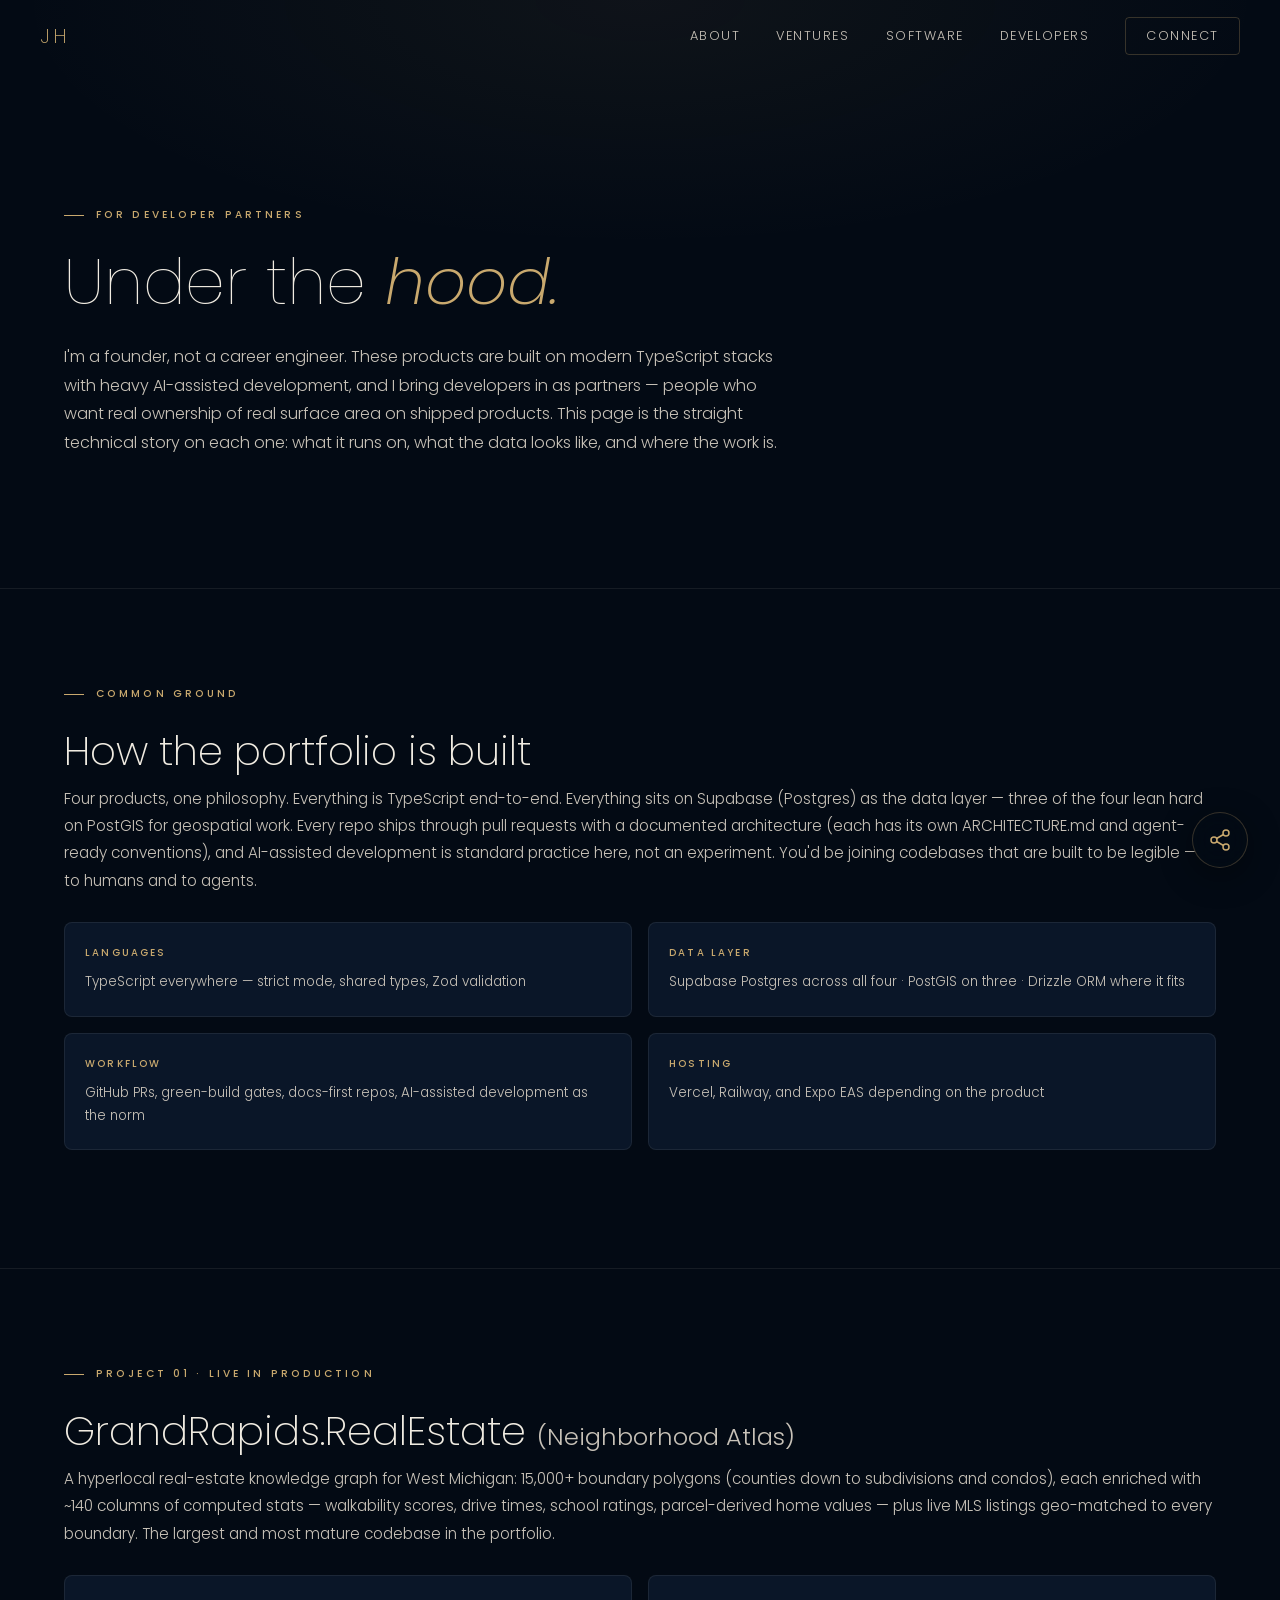
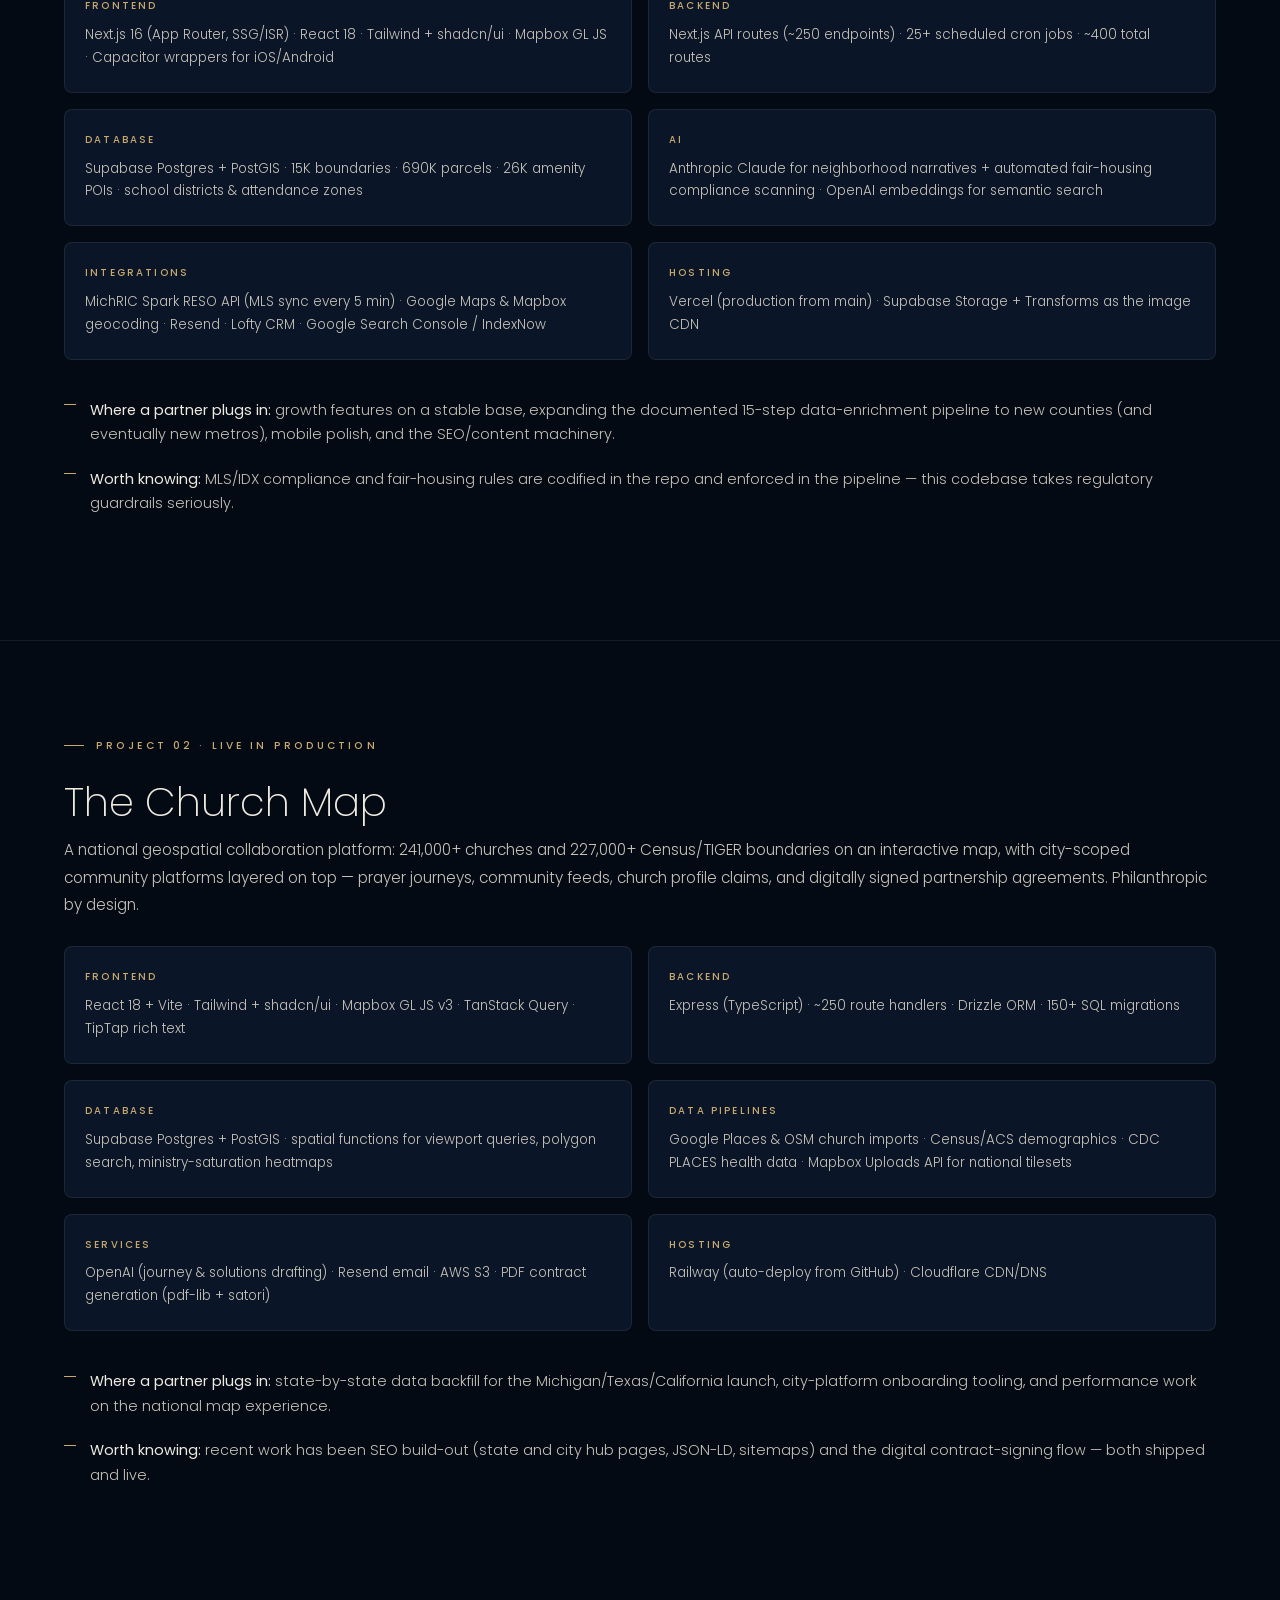
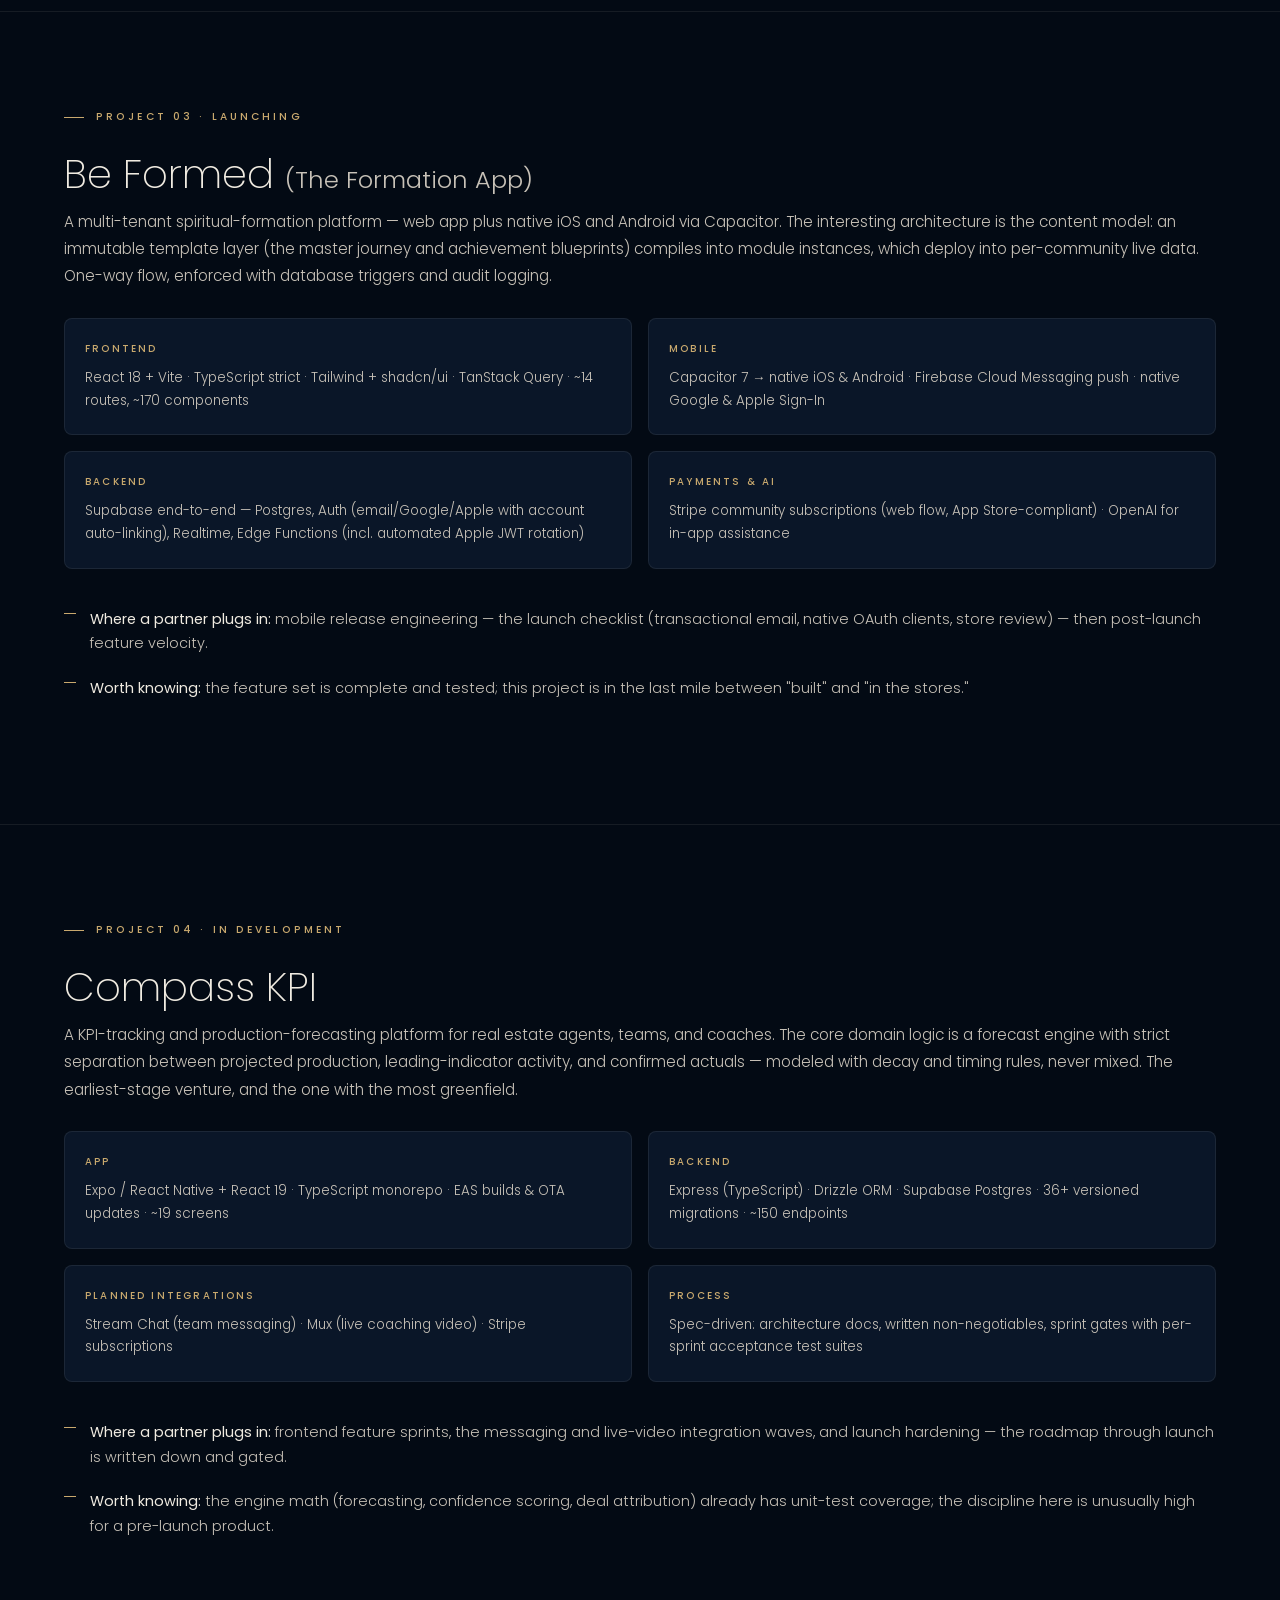
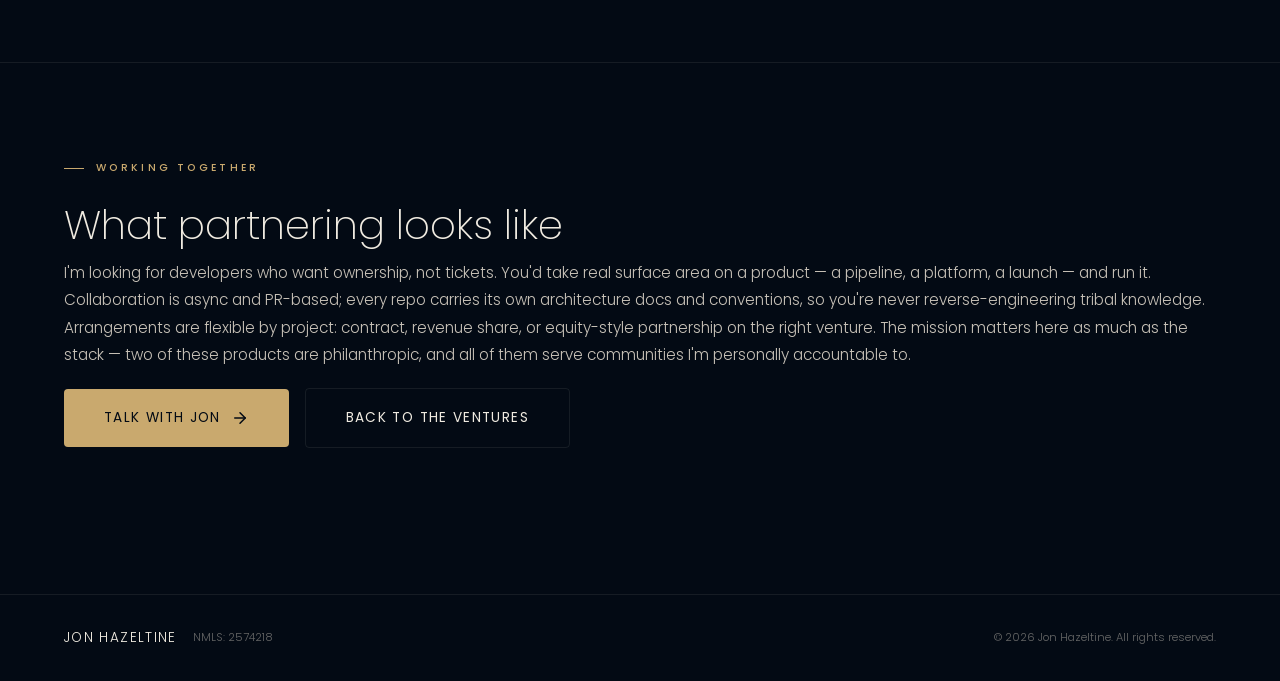
==== developers.html @ 6b51e502 "feat: software ventures section + portfolio and developer-partner pages - New Software Ventures sect" ====
<!DOCTYPE html>
<html lang="en">
<head>
  <meta charset="UTF-8">
  <meta name="viewport" content="width=device-width, initial-scale=1.0">
  <title>For Developer Partners — Jon Hazeltine</title>
  <meta name="description" content="Technical overview of Jon Hazeltine's software ventures for prospective developer partners — stacks, infrastructure, data, and where each project is headed.">
  <meta property="og:title" content="For Developer Partners — Jon Hazeltine">
  <meta property="og:description" content="What's under the hood of each venture — stacks, infrastructure, data, and where a partner plugs in.">
  <meta property="og:type" content="website">
  <meta name="twitter:card" content="summary_large_image">
  <meta name="twitter:title" content="For Developer Partners — Jon Hazeltine">
  <meta name="twitter:description" content="What's under the hood of each venture — stacks, infrastructure, data, and where a partner plugs in.">
  <link rel="preconnect" href="https://fonts.googleapis.com">
  <link rel="preconnect" href="https://fonts.gstatic.com" crossorigin>
  <link href="https://fonts.googleapis.com/css2?family=Poppins:wght@100;200;300;400;500;600;700&display=swap" rel="stylesheet">
  <link rel="stylesheet" href="styles.css">
  <meta name="theme-color" content="#030a14">
</head>
<body>

  <!-- Floating Nav -->
  <nav class="nav" id="nav">
    <div class="nav-inner">
      <a href="index.html" class="nav-logo">JH</a>
      <div class="nav-links">
        <a href="index.html#about">About</a>
        <a href="index.html#ventures">Ventures</a>
        <a href="software.html">Software</a>
        <a href="developers.html">Developers</a>
        <a href="index.html#connect" class="nav-cta">Connect</a>
      </div>
      <button class="nav-toggle" id="navToggle" aria-label="Toggle menu">
        <span></span>
        <span></span>
      </button>
    </div>
    <div class="nav-mobile" id="navMobile">
      <a href="index.html#about">About</a>
      <a href="index.html#ventures">Ventures</a>
      <a href="software.html">Software</a>
      <a href="developers.html">Developers</a>
      <a href="index.html#connect">Connect</a>
    </div>
  </nav>

  <!-- Page Hero -->
  <header class="subpage-hero">
    <div class="container">
      <div class="section-label" data-animate="fade-up">For Developer Partners</div>
      <h1 class="subpage-title" data-animate="fade-up" data-delay="100">Under the <em>hood.</em></h1>
      <p class="subpage-sub" data-animate="fade-up" data-delay="200">
        I'm a founder, not a career engineer. These products are built on modern TypeScript stacks
        with heavy AI-assisted development, and I bring developers in as partners — people who want
        real ownership of real surface area on shipped products. This page is the straight technical
        story on each one: what it runs on, what the data looks like, and where the work is.
      </p>
    </div>
  </header>

  <!-- How the portfolio is built -->
  <section class="project">
    <div class="container">
      <div class="section-label" data-animate="fade-up">Common Ground</div>
      <h2 class="project-title" data-animate="fade-up" data-delay="100">How the portfolio is built</h2>
      <p class="about-body" data-animate="fade-up" data-delay="150">
        Four products, one philosophy. Everything is TypeScript end-to-end. Everything sits on
        Supabase (Postgres) as the data layer — three of the four lean hard on PostGIS for
        geospatial work. Every repo ships through pull requests with a documented architecture
        (each has its own ARCHITECTURE.md and agent-ready conventions), and AI-assisted
        development is standard practice here, not an experiment. You'd be joining codebases
        that are built to be legible — to humans and to agents.
      </p>
      <div class="spec-grid" data-animate="fade-up" data-delay="200">
        <div class="spec-card">
          <div class="spec-label">Languages</div>
          <div class="spec-value">TypeScript everywhere — strict mode, shared types, Zod validation</div>
        </div>
        <div class="spec-card">
          <div class="spec-label">Data Layer</div>
          <div class="spec-value">Supabase Postgres across all four · PostGIS on three · Drizzle ORM where it fits</div>
        </div>
        <div class="spec-card">
          <div class="spec-label">Workflow</div>
          <div class="spec-value">GitHub PRs, green-build gates, docs-first repos, AI-assisted development as the norm</div>
        </div>
        <div class="spec-card">
          <div class="spec-label">Hosting</div>
          <div class="spec-value">Vercel, Railway, and Expo EAS depending on the product</div>
        </div>
      </div>
    </div>
  </section>

  <!-- GrandRapids.RealEstate -->
  <section class="project" id="grandrapids-realestate">
    <div class="container">
      <div class="section-label" data-animate="fade-up">Project 01 · Live in Production</div>
      <h2 class="project-title" data-animate="fade-up" data-delay="100">GrandRapids.RealEstate <span class="project-alt">(Neighborhood Atlas)</span></h2>
      <p class="about-body" data-animate="fade-up" data-delay="150">
        A hyperlocal real-estate knowledge graph for West Michigan: 15,000+ boundary polygons
        (counties down to subdivisions and condos), each enriched with ~140 columns of computed
        stats — walkability scores, drive times, school ratings, parcel-derived home values — plus
        live MLS listings geo-matched to every boundary. The largest and most mature codebase in
        the portfolio.
      </p>
      <div class="spec-grid" data-animate="fade-up" data-delay="200">
        <div class="spec-card">
          <div class="spec-label">Frontend</div>
          <div class="spec-value">Next.js 16 (App Router, SSG/ISR) · React 18 · Tailwind + shadcn/ui · Mapbox GL JS · Capacitor wrappers for iOS/Android</div>
        </div>
        <div class="spec-card">
          <div class="spec-label">Backend</div>
          <div class="spec-value">Next.js API routes (~250 endpoints) · 25+ scheduled cron jobs · ~400 total routes</div>
        </div>
        <div class="spec-card">
          <div class="spec-label">Database</div>
          <div class="spec-value">Supabase Postgres + PostGIS · 15K boundaries · 690K parcels · 26K amenity POIs · school districts &amp; attendance zones</div>
        </div>
        <div class="spec-card">
          <div class="spec-label">AI</div>
          <div class="spec-value">Anthropic Claude for neighborhood narratives + automated fair-housing compliance scanning · OpenAI embeddings for semantic search</div>
        </div>
        <div class="spec-card">
          <div class="spec-label">Integrations</div>
          <div class="spec-value">MichRIC Spark RESO API (MLS sync every 5 min) · Google Maps &amp; Mapbox geocoding · Resend · Lofty CRM · Google Search Console / IndexNow</div>
        </div>
        <div class="spec-card">
          <div class="spec-label">Hosting</div>
          <div class="spec-value">Vercel (production from main) · Supabase Storage + Transforms as the image CDN</div>
        </div>
      </div>
      <ul class="feature-list" data-animate="fade-up" data-delay="250">
        <li><strong>Where a partner plugs in:</strong> growth features on a stable base, expanding the documented 15-step data-enrichment pipeline to new counties (and eventually new metros), mobile polish, and the SEO/content machinery.</li>
        <li><strong>Worth knowing:</strong> MLS/IDX compliance and fair-housing rules are codified in the repo and enforced in the pipeline — this codebase takes regulatory guardrails seriously.</li>
      </ul>
    </div>
  </section>

  <!-- The Church Map -->
  <section class="project" id="the-church-map">
    <div class="container">
      <div class="section-label" data-animate="fade-up">Project 02 · Live in Production</div>
      <h2 class="project-title" data-animate="fade-up" data-delay="100">The Church Map</h2>
      <p class="about-body" data-animate="fade-up" data-delay="150">
        A national geospatial collaboration platform: 241,000+ churches and 227,000+ Census/TIGER
        boundaries on an interactive map, with city-scoped community platforms layered on top —
        prayer journeys, community feeds, church profile claims, and digitally signed partnership
        agreements. Philanthropic by design.
      </p>
      <div class="spec-grid" data-animate="fade-up" data-delay="200">
        <div class="spec-card">
          <div class="spec-label">Frontend</div>
          <div class="spec-value">React 18 + Vite · Tailwind + shadcn/ui · Mapbox GL JS v3 · TanStack Query · TipTap rich text</div>
        </div>
        <div class="spec-card">
          <div class="spec-label">Backend</div>
          <div class="spec-value">Express (TypeScript) · ~250 route handlers · Drizzle ORM · 150+ SQL migrations</div>
        </div>
        <div class="spec-card">
          <div class="spec-label">Database</div>
          <div class="spec-value">Supabase Postgres + PostGIS · spatial functions for viewport queries, polygon search, ministry-saturation heatmaps</div>
        </div>
        <div class="spec-card">
          <div class="spec-label">Data Pipelines</div>
          <div class="spec-value">Google Places &amp; OSM church imports · Census/ACS demographics · CDC PLACES health data · Mapbox Uploads API for national tilesets</div>
        </div>
        <div class="spec-card">
          <div class="spec-label">Services</div>
          <div class="spec-value">OpenAI (journey &amp; solutions drafting) · Resend email · AWS S3 · PDF contract generation (pdf-lib + satori)</div>
        </div>
        <div class="spec-card">
          <div class="spec-label">Hosting</div>
          <div class="spec-value">Railway (auto-deploy from GitHub) · Cloudflare CDN/DNS</div>
        </div>
      </div>
      <ul class="feature-list" data-animate="fade-up" data-delay="250">
        <li><strong>Where a partner plugs in:</strong> state-by-state data backfill for the Michigan/Texas/California launch, city-platform onboarding tooling, and performance work on the national map experience.</li>
        <li><strong>Worth knowing:</strong> recent work has been SEO build-out (state and city hub pages, JSON-LD, sitemaps) and the digital contract-signing flow — both shipped and live.</li>
      </ul>
    </div>
  </section>

  <!-- Be Formed -->
  <section class="project" id="the-formation-app">
    <div class="container">
      <div class="section-label" data-animate="fade-up">Project 03 · Launching</div>
      <h2 class="project-title" data-animate="fade-up" data-delay="100">Be Formed <span class="project-alt">(The Formation App)</span></h2>
      <p class="about-body" data-animate="fade-up" data-delay="150">
        A multi-tenant spiritual-formation platform — web app plus native iOS and Android via
        Capacitor. The interesting architecture is the content model: an immutable template layer
        (the master journey and achievement blueprints) compiles into module instances, which
        deploy into per-community live data. One-way flow, enforced with database triggers and
        audit logging.
      </p>
      <div class="spec-grid" data-animate="fade-up" data-delay="200">
        <div class="spec-card">
          <div class="spec-label">Frontend</div>
          <div class="spec-value">React 18 + Vite · TypeScript strict · Tailwind + shadcn/ui · TanStack Query · ~14 routes, ~170 components</div>
        </div>
        <div class="spec-card">
          <div class="spec-label">Mobile</div>
          <div class="spec-value">Capacitor 7 → native iOS &amp; Android · Firebase Cloud Messaging push · native Google &amp; Apple Sign-In</div>
        </div>
        <div class="spec-card">
          <div class="spec-label">Backend</div>
          <div class="spec-value">Supabase end-to-end — Postgres, Auth (email/Google/Apple with account auto-linking), Realtime, Edge Functions (incl. automated Apple JWT rotation)</div>
        </div>
        <div class="spec-card">
          <div class="spec-label">Payments &amp; AI</div>
          <div class="spec-value">Stripe community subscriptions (web flow, App Store-compliant) · OpenAI for in-app assistance</div>
        </div>
      </div>
      <ul class="feature-list" data-animate="fade-up" data-delay="250">
        <li><strong>Where a partner plugs in:</strong> mobile release engineering — the launch checklist (transactional email, native OAuth clients, store review) — then post-launch feature velocity.</li>
        <li><strong>Worth knowing:</strong> the feature set is complete and tested; this project is in the last mile between "built" and "in the stores."</li>
      </ul>
    </div>
  </section>

  <!-- Compass KPI -->
  <section class="project" id="compass-kpi">
    <div class="container">
      <div class="section-label" data-animate="fade-up">Project 04 · In Development</div>
      <h2 class="project-title" data-animate="fade-up" data-delay="100">Compass KPI</h2>
      <p class="about-body" data-animate="fade-up" data-delay="150">
        A KPI-tracking and production-forecasting platform for real estate agents, teams, and
        coaches. The core domain logic is a forecast engine with strict separation between
        projected production, leading-indicator activity, and confirmed actuals — modeled with
        decay and timing rules, never mixed. The earliest-stage venture, and the one with the
        most greenfield.
      </p>
      <div class="spec-grid" data-animate="fade-up" data-delay="200">
        <div class="spec-card">
          <div class="spec-label">App</div>
          <div class="spec-value">Expo / React Native + React 19 · TypeScript monorepo · EAS builds &amp; OTA updates · ~19 screens</div>
        </div>
        <div class="spec-card">
          <div class="spec-label">Backend</div>
          <div class="spec-value">Express (TypeScript) · Drizzle ORM · Supabase Postgres · 36+ versioned migrations · ~150 endpoints</div>
        </div>
        <div class="spec-card">
          <div class="spec-label">Planned Integrations</div>
          <div class="spec-value">Stream Chat (team messaging) · Mux (live coaching video) · Stripe subscriptions</div>
        </div>
        <div class="spec-card">
          <div class="spec-label">Process</div>
          <div class="spec-value">Spec-driven: architecture docs, written non-negotiables, sprint gates with per-sprint acceptance test suites</div>
        </div>
      </div>
      <ul class="feature-list" data-animate="fade-up" data-delay="250">
        <li><strong>Where a partner plugs in:</strong> frontend feature sprints, the messaging and live-video integration waves, and launch hardening — the roadmap through launch is written down and gated.</li>
        <li><strong>Worth knowing:</strong> the engine math (forecasting, confidence scoring, deal attribution) already has unit-test coverage; the discipline here is unusually high for a pre-launch product.</li>
      </ul>
    </div>
  </section>

  <!-- How I work -->
  <section class="project">
    <div class="container">
      <div class="section-label" data-animate="fade-up">Working Together</div>
      <h2 class="project-title" data-animate="fade-up" data-delay="100">What partnering looks like</h2>
      <p class="about-body" data-animate="fade-up" data-delay="150">
        I'm looking for developers who want ownership, not tickets. You'd take real surface area
        on a product — a pipeline, a platform, a launch — and run it. Collaboration is async and
        PR-based; every repo carries its own architecture docs and conventions, so you're never
        reverse-engineering tribal knowledge. Arrangements are flexible by project: contract,
        revenue share, or equity-style partnership on the right venture. The mission matters here
        as much as the stack — two of these products are philanthropic, and all of them serve
        communities I'm personally accountable to.
      </p>
      <div class="connect-buttons" data-animate="fade-up" data-delay="200" style="justify-content: flex-start;">
        <a href="https://calendly.com/jonhazeltine/intro" target="_blank" rel="noopener" class="btn btn-primary btn-lg">
          <span>Talk With Jon</span>
          <svg width="18" height="18" viewBox="0 0 24 24" fill="none" stroke="currentColor" stroke-width="2" stroke-linecap="round" stroke-linejoin="round"><path d="M5 12h14"/><path d="m12 5 7 7-7 7"/></svg>
        </a>
        <a href="software.html" class="btn btn-ghost btn-lg">Back to the Ventures</a>
      </div>
    </div>
  </section>

  <!-- Floating Share / Bump Button -->
  <div class="fab-container">
    <button class="fab" id="fabShare" aria-label="Share contact">
      <svg class="fab-icon fab-icon-share" width="24" height="24" viewBox="0 0 24 24" fill="none" stroke="currentColor" stroke-width="1.5" stroke-linecap="round" stroke-linejoin="round"><circle cx="18" cy="5" r="3"/><circle cx="6" cy="12" r="3"/><circle cx="18" cy="19" r="3"/><line x1="8.59" y1="13.51" x2="15.42" y2="17.49"/><line x1="15.41" y1="6.51" x2="8.59" y2="10.49"/></svg>
      <svg class="fab-icon fab-icon-close" width="24" height="24" viewBox="0 0 24 24" fill="none" stroke="currentColor" stroke-width="1.5" stroke-linecap="round" stroke-linejoin="round"><line x1="18" y1="6" x2="6" y2="18"/><line x1="6" y1="6" x2="18" y2="18"/></svg>
    </button>
    <div class="fab-menu" id="fabMenu">
      <button class="fab-option" id="fabVcard">
        <svg width="18" height="18" viewBox="0 0 24 24" fill="none" stroke="currentColor" stroke-width="1.5" stroke-linecap="round" stroke-linejoin="round"><path d="M19 21H5a2 2 0 0 1-2-2V5a2 2 0 0 1 2-2h11l5 5v11a2 2 0 0 1-2 2z"/><polyline points="17 21 17 13 7 13 7 21"/><polyline points="7 3 7 8 15 8"/></svg>
        <span>Save to Contacts</span>
      </button>
      <button class="fab-option" id="fabQR">
        <svg width="18" height="18" viewBox="0 0 24 24" fill="none" stroke="currentColor" stroke-width="1.5" stroke-linecap="round" stroke-linejoin="round"><rect x="3" y="3" width="7" height="7"/><rect x="14" y="3" width="7" height="7"/><rect x="3" y="14" width="7" height="7"/><rect x="14" y="14" width="3" height="3"/><line x1="21" y1="14" x2="21" y2="14.01"/><line x1="21" y1="21" x2="21" y2="21.01"/></svg>
        <span>Show QR Code</span>
      </button>
      <button class="fab-option" id="fabLink">
        <svg width="18" height="18" viewBox="0 0 24 24" fill="none" stroke="currentColor" stroke-width="1.5" stroke-linecap="round" stroke-linejoin="round"><path d="M10 13a5 5 0 0 0 7.54.54l3-3a5 5 0 0 0-7.07-7.07l-1.72 1.71"/><path d="M14 11a5 5 0 0 0-7.54-.54l-3 3a5 5 0 0 0 7.07 7.07l1.71-1.71"/></svg>
        <span>Copy Link</span>
      </button>
    </div>
  </div>

  <!-- QR Modal -->
  <div class="modal-overlay" id="qrModal">
    <div class="modal">
      <button class="modal-close" id="qrClose">&times;</button>
      <div class="modal-qr">
        <canvas id="qrCanvas" width="200" height="200"></canvas>
      </div>
      <p class="modal-label">Scan to connect with Jon</p>
      <p class="modal-url">jonhazeltine.com</p>
    </div>
  </div>

  <!-- Toast -->
  <div class="toast" id="toast"></div>

  <!-- Footer -->
  <footer class="footer">
    <div class="container">
      <div class="footer-inner">
        <div class="footer-brand">
          <span class="footer-logo">Jon Hazeltine</span>
          <span class="footer-nmls">NMLS: 2574218</span>
        </div>
        <div class="footer-copy">&copy; 2026 Jon Hazeltine. All rights reserved.</div>
      </div>
    </div>
  </footer>

  <script src="script.js"></script>
</body>
</html>
---- styles.css ----
/* ============================================
   JON HAZELTINE — Premium Dark Luxe
   ============================================ */

:root {
  --bg-deep: #030a14;
  --bg-dark: #050d18;
  --bg-card: #0a1628;
  --bg-card-hover: #0f1d33;
  --cream: #f0ebe1;
  --cream-muted: #c8c2b8;
  --gold: #c9a96e;
  --gold-light: #dfc08a;
  --white: #ffffff;
  --border: rgba(240, 235, 225, 0.08);
  --border-hover: rgba(201, 169, 110, 0.25);
  --font: 'Poppins', -apple-system, BlinkMacSystemFont, 'Segoe UI', sans-serif;
  --ease: cubic-bezier(0.16, 1, 0.3, 1);
  --ease-out: cubic-bezier(0, 0, 0.2, 1);
}

/* Reset & Base */
*, *::before, *::after {
  margin: 0;
  padding: 0;
  box-sizing: border-box;
}

html {
  scroll-behavior: smooth;
  -webkit-font-smoothing: antialiased;
  -moz-osx-font-smoothing: grayscale;
}

body {
  font-family: var(--font);
  background: var(--bg-deep);
  color: var(--cream);
  line-height: 1.6;
  overflow-x: hidden;
}

a {
  color: inherit;
  text-decoration: none;
}

img {
  max-width: 100%;
  display: block;
}

.container {
  max-width: 1200px;
  margin: 0 auto;
  padding: 0 24px;
}

/* ============================================
   Navigation
   ============================================ */

.nav {
  position: fixed;
  top: 0;
  left: 0;
  right: 0;
  z-index: 1000;
  padding: 0 24px;
  transition: background 0.4s var(--ease), backdrop-filter 0.4s var(--ease), box-shadow 0.4s var(--ease);
}

.nav.scrolled {
  background: rgba(3, 10, 20, 0.85);
  backdrop-filter: blur(20px) saturate(180%);
  -webkit-backdrop-filter: blur(20px) saturate(180%);
  box-shadow: 0 1px 0 var(--border);
}

.nav-inner {
  max-width: 1200px;
  margin: 0 auto;
  display: flex;
  align-items: center;
  justify-content: space-between;
  height: 72px;
}

.nav-logo {
  font-size: 1.25rem;
  font-weight: 200;
  letter-spacing: 0.15em;
  color: var(--gold);
  transition: opacity 0.3s;
}

.nav-logo:hover {
  opacity: 0.8;
}

.nav-links {
  display: flex;
  align-items: center;
  gap: 36px;
}

.nav-links a {
  font-size: 0.8rem;
  font-weight: 300;
  letter-spacing: 0.12em;
  text-transform: uppercase;
  color: var(--cream-muted);
  transition: color 0.3s;
  position: relative;
}

.nav-links a::after {
  content: '';
  position: absolute;
  bottom: -4px;
  left: 0;
  width: 0;
  height: 1px;
  background: var(--gold);
  transition: width 0.3s var(--ease);
}

.nav-links a:hover {
  color: var(--cream);
}

.nav-links a:hover::after {
  width: 100%;
}

.nav-cta {
  padding: 8px 20px !important;
  border: 1px solid var(--border-hover);
  border-radius: 4px;
  transition: all 0.3s var(--ease) !important;
}

.nav-cta:hover {
  background: rgba(201, 169, 110, 0.1);
  border-color: var(--gold);
}

.nav-cta::after {
  display: none !important;
}

.nav-toggle {
  display: none;
  flex-direction: column;
  gap: 6px;
  background: none;
  border: none;
  cursor: pointer;
  padding: 8px;
}

.nav-toggle span {
  width: 24px;
  height: 1px;
  background: var(--cream);
  transition: all 0.3s var(--ease);
  transform-origin: center;
}

.nav-toggle.active span:first-child {
  transform: rotate(45deg) translate(2.5px, 2.5px);
}

.nav-toggle.active span:last-child {
  transform: rotate(-45deg) translate(2.5px, -2.5px);
}

.nav-mobile {
  display: none;
  flex-direction: column;
  gap: 0;
  padding: 0 0 24px;
  max-width: 1200px;
  margin: 0 auto;
}

.nav-mobile a {
  display: block;
  padding: 16px 0;
  font-size: 0.85rem;
  font-weight: 300;
  letter-spacing: 0.1em;
  text-transform: uppercase;
  color: var(--cream-muted);
  border-bottom: 1px solid var(--border);
  transition: color 0.3s, padding-left 0.3s var(--ease);
}

.nav-mobile a:hover {
  color: var(--gold);
  padding-left: 8px;
}

.nav-mobile.open {
  display: flex;
}

/* ============================================
   Hero
   ============================================ */

.hero {
  position: relative;
  min-height: 100vh;
  display: flex;
  align-items: center;
  justify-content: center;
  overflow: hidden;
}

.hero-canvas {
  position: absolute;
  inset: 0;
  width: 100%;
  height: 100%;
  z-index: 0;
}

.hero-bg {
  position: absolute;
  inset: 0;
  background:
    radial-gradient(ellipse 80% 60% at 50% 40%, rgba(201, 169, 110, 0.06) 0%, transparent 70%),
    radial-gradient(ellipse 40% 50% at 80% 20%, rgba(201, 169, 110, 0.03) 0%, transparent 60%),
    var(--bg-deep);
}

.hero-overlay {
  position: absolute;
  inset: 0;
  background: linear-gradient(180deg, transparent 60%, var(--bg-deep) 100%);
}

.hero-content {
  position: relative;
  text-align: center;
  padding: 120px 24px 80px;
  max-width: 900px;
}

.hero-badge {
  display: inline-block;
  font-size: 0.7rem;
  font-weight: 400;
  letter-spacing: 0.25em;
  text-transform: uppercase;
  color: var(--gold);
  padding: 6px 16px;
  border: 1px solid rgba(201, 169, 110, 0.2);
  border-radius: 2px;
  margin-bottom: 40px;
}

.hero-name {
  font-weight: 100;
  text-transform: uppercase;
  line-height: 0.9;
  letter-spacing: -0.02em;
  margin-bottom: 0;
}

.hero-name-first {
  display: block;
  font-size: clamp(3.5rem, 12vw, 8rem);
  color: var(--cream);
}

.hero-name-last {
  display: block;
  font-size: clamp(3.5rem, 12vw, 8rem);
  color: var(--cream);
}

.hero-rule {
  width: 60px;
  height: 1px;
  background: var(--gold);
  margin: 32px auto;
  transform-origin: center;
}

.hero-tagline {
  font-size: clamp(0.75rem, 1.5vw, 0.95rem);
  font-weight: 300;
  letter-spacing: 0.2em;
  text-transform: uppercase;
  color: var(--cream-muted);
  margin-bottom: 48px;
}

.hero-actions {
  display: flex;
  align-items: center;
  justify-content: center;
  gap: 16px;
  flex-wrap: wrap;
}

/* Buttons */
.btn {
  display: inline-flex;
  align-items: center;
  gap: 10px;
  font-family: var(--font);
  font-size: 0.8rem;
  font-weight: 400;
  letter-spacing: 0.1em;
  text-transform: uppercase;
  padding: 14px 32px;
  border: none;
  border-radius: 4px;
  cursor: pointer;
  transition: all 0.4s var(--ease);
  text-decoration: none;
}

.btn-primary {
  background: var(--gold);
  color: var(--bg-deep);
}

.btn-primary:hover {
  background: var(--gold-light);
  transform: translateY(-2px);
  box-shadow: 0 8px 30px rgba(201, 169, 110, 0.25);
}

.btn-ghost {
  background: transparent;
  color: var(--cream);
  border: 1px solid var(--border);
}

.btn-ghost:hover {
  border-color: var(--cream-muted);
  transform: translateY(-2px);
}

.btn-lg {
  padding: 18px 40px;
  font-size: 0.85rem;
}

/* Hero scroll indicator */
.hero-scroll {
  position: absolute;
  bottom: 40px;
  left: 50%;
  transform: translateX(-50%);
}

.hero-scroll-line {
  width: 1px;
  height: 48px;
  background: linear-gradient(to bottom, var(--gold), transparent);
  animation: scrollPulse 2s ease-in-out infinite;
}

@keyframes scrollPulse {
  0%, 100% { opacity: 0.3; transform: scaleY(0.6); transform-origin: top; }
  50% { opacity: 1; transform: scaleY(1); transform-origin: top; }
}

/* ============================================
   Section Labels
   ============================================ */

.section-label {
  font-size: 0.65rem;
  font-weight: 500;
  letter-spacing: 0.3em;
  text-transform: uppercase;
  color: var(--gold);
  margin-bottom: 24px;
  position: relative;
  display: inline-block;
}

.section-label::before {
  content: '';
  display: inline-block;
  width: 20px;
  height: 1px;
  background: var(--gold);
  vertical-align: middle;
  margin-right: 12px;
}

/* ============================================
   About
   ============================================ */

.about {
  padding: 140px 0;
  position: relative;
}

.about::before {
  content: '';
  position: absolute;
  top: 0;
  left: 50%;
  transform: translateX(-50%);
  width: 80%;
  height: 1px;
  background: linear-gradient(to right, transparent, var(--border), transparent);
}

.about-grid {
  display: grid;
  grid-template-columns: 1.4fr 0.6fr;
  gap: 80px;
  align-items: start;
}

.about-heading {
  font-size: clamp(2rem, 4vw, 3.2rem);
  font-weight: 200;
  line-height: 1.15;
  margin-bottom: 32px;
  color: var(--cream);
}

.about-heading em {
  font-style: italic;
  color: var(--gold);
}

.about-lead {
  font-size: 1.1rem;
  font-weight: 300;
  line-height: 1.75;
  color: var(--cream);
  margin-bottom: 24px;
}

.about-body {
  font-size: 0.95rem;
  font-weight: 300;
  line-height: 1.8;
  color: var(--cream-muted);
  margin-bottom: 20px;
}

.about-stats {
  display: flex;
  flex-direction: column;
  gap: 20px;
  padding-top: 16px;
}

.stat-card {
  padding: 28px 24px;
  border: 1px solid var(--border);
  border-radius: 6px;
  transition: border-color 0.4s var(--ease);
}

.stat-card:hover {
  border-color: var(--border-hover);
}

.stat-number {
  font-size: 2rem;
  font-weight: 200;
  color: var(--gold);
  margin-bottom: 4px;
}

.stat-label {
  font-size: 0.75rem;
  font-weight: 400;
  letter-spacing: 0.1em;
  text-transform: uppercase;
  color: var(--cream-muted);
}

/* ============================================
   Ventures
   ============================================ */

.ventures {
  padding: 140px 0;
  background: var(--bg-dark);
  position: relative;
}

.ventures::before {
  content: '';
  position: absolute;
  top: 0;
  left: 50%;
  transform: translateX(-50%);
  width: 80%;
  height: 1px;
  background: linear-gradient(to right, transparent, var(--border), transparent);
}

.ventures-heading {
  font-size: clamp(1.8rem, 3.5vw, 2.8rem);
  font-weight: 200;
  margin-bottom: 60px;
  color: var(--cream);
}

.ventures-grid {
  display: grid;
  grid-template-columns: repeat(3, 1fr);
  gap: 20px;
}

.venture-card {
  display: flex;
  flex-direction: column;
  padding: 36px 28px;
  background: var(--bg-card);
  border: 1px solid var(--border);
  border-radius: 8px;
  transition: all 0.5s var(--ease);
  cursor: pointer;
  position: relative;
  overflow: hidden;
}

.venture-card::before {
  content: '';
  position: absolute;
  top: 0;
  left: 0;
  right: 0;
  height: 2px;
  background: linear-gradient(to right, var(--gold), transparent);
  opacity: 0;
  transition: opacity 0.5s var(--ease);
}

.venture-card:hover {
  background: var(--bg-card-hover);
  border-color: var(--border-hover);
  transform: translateY(-4px);
  box-shadow: 0 20px 60px rgba(0, 0, 0, 0.3);
}

.venture-card:hover::before {
  opacity: 1;
}

.venture-icon {
  color: var(--gold);
  margin-bottom: 20px;
  opacity: 0.8;
}

.venture-title {
  font-size: 1.15rem;
  font-weight: 400;
  margin-bottom: 12px;
  color: var(--cream);
}

.venture-desc {
  font-size: 0.85rem;
  font-weight: 300;
  line-height: 1.7;
  color: var(--cream-muted);
  margin-bottom: 16px;
  flex: 1;
}

.venture-services {
  display: flex;
  flex-wrap: wrap;
  gap: 6px;
  margin-bottom: 20px;
}

.venture-services span {
  font-size: 0.65rem;
  font-weight: 400;
  letter-spacing: 0.05em;
  text-transform: uppercase;
  padding: 4px 10px;
  background: rgba(201, 169, 110, 0.08);
  border: 1px solid rgba(201, 169, 110, 0.12);
  border-radius: 3px;
  color: var(--gold);
}

.venture-meta {
  font-size: 0.7rem;
  font-weight: 300;
  color: var(--cream-muted);
  margin-bottom: 16px;
  opacity: 0.6;
}

.venture-link {
  display: flex;
  align-items: center;
  gap: 6px;
  font-size: 0.75rem;
  font-weight: 400;
  color: var(--gold);
  opacity: 0.7;
  transition: opacity 0.3s;
  margin-top: auto;
  padding-top: 16px;
  border-top: 1px solid var(--border);
}

.venture-card:hover .venture-link {
  opacity: 1;
}

/* ============================================
   Connect
   ============================================ */

.connect {
  padding: 160px 0;
  position: relative;
  overflow: hidden;
}

.connect::before {
  content: '';
  position: absolute;
  top: 50%;
  left: 50%;
  transform: translate(-50%, -50%);
  width: 600px;
  height: 600px;
  border-radius: 50%;
  background: radial-gradient(circle, rgba(201, 169, 110, 0.04) 0%, transparent 70%);
  pointer-events: none;
}

.connect-inner {
  text-align: center;
  max-width: 680px;
  margin: 0 auto;
}

.connect-heading {
  font-size: clamp(2.2rem, 5vw, 3.5rem);
  font-weight: 200;
  line-height: 1.15;
  margin-bottom: 24px;
  color: var(--cream);
}

.connect-sub {
  font-size: 1rem;
  font-weight: 300;
  line-height: 1.8;
  color: var(--cream-muted);
  margin-bottom: 48px;
}

.connect-buttons {
  display: flex;
  align-items: center;
  justify-content: center;
  gap: 16px;
  flex-wrap: wrap;
  margin-bottom: 56px;
}

.connect-links {
  display: flex;
  align-items: center;
  justify-content: center;
  gap: 16px;
  flex-wrap: wrap;
}

.connect-links a {
  font-size: 0.75rem;
  font-weight: 300;
  letter-spacing: 0.1em;
  text-transform: uppercase;
  color: var(--cream-muted);
  transition: color 0.3s;
  position: relative;
}

.connect-links a::after {
  content: '';
  position: absolute;
  bottom: -2px;
  left: 0;
  width: 0;
  height: 1px;
  background: var(--gold);
  transition: width 0.3s var(--ease);
}

.connect-links a:hover {
  color: var(--gold);
}

.connect-links a:hover::after {
  width: 100%;
}

.connect-dot {
  width: 3px;
  height: 3px;
  border-radius: 50%;
  background: var(--gold);
  opacity: 0.4;
}

/* ============================================
   Footer
   ============================================ */

.footer {
  padding: 32px 0;
  border-top: 1px solid var(--border);
}

.footer-inner {
  display: flex;
  align-items: center;
  justify-content: space-between;
  flex-wrap: wrap;
  gap: 16px;
}

.footer-brand {
  display: flex;
  align-items: center;
  gap: 16px;
}

.footer-logo {
  font-size: 0.85rem;
  font-weight: 300;
  letter-spacing: 0.1em;
  text-transform: uppercase;
  color: var(--cream);
}

.footer-nmls {
  font-size: 0.7rem;
  font-weight: 300;
  color: var(--cream-muted);
  opacity: 0.5;
}

.footer-copy {
  font-size: 0.7rem;
  font-weight: 300;
  color: var(--cream-muted);
  opacity: 0.5;
}

/* ============================================
   Animations
   ============================================ */

[data-animate] {
  opacity: 0;
  transform: translateY(24px);
  transition: opacity 0.8s var(--ease-out), transform 0.8s var(--ease-out);
}

[data-animate="scale-x"] {
  transform: scaleX(0);
}

[data-animate].is-visible {
  opacity: 1;
  transform: translateY(0);
}

[data-animate="scale-x"].is-visible {
  transform: scaleX(1);
}

/* ============================================
   Responsive
   ============================================ */

@media (max-width: 1024px) {
  .ventures-grid {
    grid-template-columns: repeat(2, 1fr);
  }

  .about-grid {
    grid-template-columns: 1fr;
    gap: 48px;
  }

  .about-stats {
    flex-direction: row;
    gap: 16px;
  }

  .stat-card {
    flex: 1;
    text-align: center;
  }
}

@media (max-width: 768px) {
  .nav-links {
    display: none;
  }

  .nav-toggle {
    display: flex;
  }

  .hero-content {
    padding: 100px 20px 60px;
  }

  .hero-badge {
    margin-bottom: 28px;
  }

  .hero-tagline {
    font-size: 0.65rem;
    letter-spacing: 0.15em;
  }

  .about {
    padding: 100px 0;
  }

  .about-stats {
    flex-direction: column;
  }

  .ventures {
    padding: 100px 0;
  }

  .ventures-grid {
    grid-template-columns: 1fr;
    gap: 16px;
  }

  .connect {
    padding: 100px 0;
  }

  .footer-inner {
    flex-direction: column;
    text-align: center;
  }

  .footer-brand {
    flex-direction: column;
    gap: 8px;
  }
}

@media (max-width: 480px) {
  .hero-name-first,
  .hero-name-last {
    font-size: 3rem;
  }

  .hero-actions {
    flex-direction: column;
    gap: 12px;
  }

  .hero-actions .btn {
    width: 100%;
    justify-content: center;
  }

  .connect-buttons {
    flex-direction: column;
    gap: 12px;
  }

  .connect-buttons .btn {
    width: 100%;
    justify-content: center;
  }
}

/* ============================================
   Floating Action Button (Share/Bump)
   ============================================ */

.fab-container {
  position: fixed;
  bottom: 32px;
  right: 32px;
  z-index: 900;
  display: flex;
  flex-direction: column-reverse;
  align-items: flex-end;
  gap: 12px;
}

.fab {
  width: 56px;
  height: 56px;
  border-radius: 50%;
  border: 1px solid var(--border-hover);
  background: rgba(3, 10, 20, 0.9);
  backdrop-filter: blur(20px);
  -webkit-backdrop-filter: blur(20px);
  color: var(--gold);
  cursor: pointer;
  display: flex;
  align-items: center;
  justify-content: center;
  transition: all 0.4s var(--ease);
  position: relative;
  box-shadow: 0 8px 32px rgba(0, 0, 0, 0.4);
}

.fab:hover {
  transform: scale(1.08);
  border-color: var(--gold);
  box-shadow: 0 8px 40px rgba(201, 169, 110, 0.2);
}

.fab::before {
  content: '';
  position: absolute;
  inset: -4px;
  border-radius: 50%;
  border: 1px solid transparent;
  background: conic-gradient(from 0deg, var(--gold), transparent, var(--gold)) border-box;
  -webkit-mask: linear-gradient(#fff 0 0) padding-box, linear-gradient(#fff 0 0);
  -webkit-mask-composite: xor;
  mask-composite: exclude;
  opacity: 0;
  animation: fabRingRotate 3s linear infinite;
  transition: opacity 0.4s;
}

.fab:hover::before {
  opacity: 0.5;
}

@keyframes fabRingRotate {
  to { transform: rotate(360deg); }
}

.fab-icon {
  transition: all 0.3s var(--ease);
  position: absolute;
}

.fab-icon-close {
  opacity: 0;
  transform: rotate(-90deg) scale(0.5);
}

.fab.active .fab-icon-share {
  opacity: 0;
  transform: rotate(90deg) scale(0.5);
}

.fab.active .fab-icon-close {
  opacity: 1;
  transform: rotate(0) scale(1);
}

.fab-menu {
  display: flex;
  flex-direction: column;
  gap: 8px;
  opacity: 0;
  pointer-events: none;
  transform: translateY(10px) scale(0.95);
  transition: all 0.4s var(--ease);
}

.fab-menu.open {
  opacity: 1;
  pointer-events: auto;
  transform: translateY(0) scale(1);
}

.fab-option {
  display: flex;
  align-items: center;
  gap: 10px;
  padding: 12px 20px;
  background: rgba(3, 10, 20, 0.92);
  backdrop-filter: blur(20px);
  -webkit-backdrop-filter: blur(20px);
  border: 1px solid var(--border);
  border-radius: 8px;
  color: var(--cream);
  cursor: pointer;
  font-family: var(--font);
  font-size: 0.8rem;
  font-weight: 300;
  letter-spacing: 0.04em;
  white-space: nowrap;
  transition: all 0.3s var(--ease);
  box-shadow: 0 4px 20px rgba(0, 0, 0, 0.3);
}

.fab-option:hover {
  border-color: var(--border-hover);
  background: rgba(10, 22, 40, 0.95);
  transform: translateX(-4px);
}

.fab-option svg {
  color: var(--gold);
  flex-shrink: 0;
}

/* ============================================
   QR Modal
   ============================================ */

.modal-overlay {
  position: fixed;
  inset: 0;
  z-index: 2000;
  background: rgba(3, 10, 20, 0.85);
  backdrop-filter: blur(12px);
  -webkit-backdrop-filter: blur(12px);
  display: flex;
  align-items: center;
  justify-content: center;
  opacity: 0;
  pointer-events: none;
  transition: opacity 0.4s var(--ease);
}

.modal-overlay.open {
  opacity: 1;
  pointer-events: auto;
}

.modal {
  background: var(--bg-card);
  border: 1px solid var(--border);
  border-radius: 16px;
  padding: 48px 40px;
  text-align: center;
  max-width: 340px;
  width: 90%;
  transform: scale(0.9) translateY(20px);
  transition: transform 0.5s var(--ease);
  position: relative;
}

.modal-overlay.open .modal {
  transform: scale(1) translateY(0);
}

.modal-close {
  position: absolute;
  top: 16px;
  right: 16px;
  background: none;
  border: none;
  color: var(--cream-muted);
  font-size: 1.5rem;
  cursor: pointer;
  width: 32px;
  height: 32px;
  display: flex;
  align-items: center;
  justify-content: center;
  transition: color 0.3s;
}

.modal-close:hover {
  color: var(--cream);
}

.modal-qr {
  display: flex;
  justify-content: center;
  margin-bottom: 24px;
}

.modal-qr canvas {
  border-radius: 8px;
  background: #fff;
  padding: 16px;
}

.modal-label {
  font-size: 0.95rem;
  font-weight: 300;
  color: var(--cream);
  margin-bottom: 4px;
}

.modal-url {
  font-size: 0.75rem;
  font-weight: 300;
  color: var(--gold);
  letter-spacing: 0.1em;
}

/* ============================================
   Toast Notification
   ============================================ */

.toast {
  position: fixed;
  bottom: 100px;
  left: 50%;
  transform: translateX(-50%) translateY(20px);
  background: rgba(3, 10, 20, 0.95);
  backdrop-filter: blur(20px);
  -webkit-backdrop-filter: blur(20px);
  border: 1px solid var(--border-hover);
  border-radius: 8px;
  padding: 14px 28px;
  font-family: var(--font);
  font-size: 0.85rem;
  font-weight: 300;
  color: var(--cream);
  opacity: 0;
  pointer-events: none;
  transition: all 0.4s var(--ease);
  z-index: 3000;
  box-shadow: 0 8px 32px rgba(0, 0, 0, 0.4);
}

.toast.show {
  opacity: 1;
  transform: translateX(-50%) translateY(0);
}

/* ============================================
   Magnetic card hover (desktop)
   ============================================ */

@media (hover: hover) {
  .venture-card {
    will-change: transform;
  }
}

/* ============================================
   Save Contact button pulse
   ============================================ */

.btn-save {
  position: relative;
  overflow: hidden;
}

.btn-save::after {
  content: '';
  position: absolute;
  inset: 0;
  border-radius: 4px;
  box-shadow: inset 0 0 0 1px var(--gold);
  opacity: 0;
  animation: savePulse 3s ease-in-out infinite;
}

@keyframes savePulse {
  0%, 100% { opacity: 0; transform: scale(1); }
  50% { opacity: 0.3; transform: scale(1.02); }
}

/* ============================================
   Ripple effect
   ============================================ */

.ripple {
  position: absolute;
  border-radius: 50%;
  background: radial-gradient(circle, rgba(201, 169, 110, 0.3) 0%, transparent 70%);
  transform: scale(0);
  animation: rippleEffect 0.8s var(--ease-out) forwards;
  pointer-events: none;
}

@keyframes rippleEffect {
  to { transform: scale(4); opacity: 0; }
}

/* Smooth page entrance */
body {
  animation: pageEnter 1s var(--ease-out);
}

@keyframes pageEnter {
  from { opacity: 0; }
  to { opacity: 1; }
}

/* ============================================
   Software Ventures (homepage section)
   ============================================ */

.software {
  padding: 140px 0;
  position: relative;
}

.software::before {
  content: '';
  position: absolute;
  top: 0;
  left: 50%;
  transform: translateX(-50%);
  width: 80%;
  height: 1px;
  background: linear-gradient(to right, transparent, var(--border), transparent);
}

.software .ventures-heading em {
  font-style: italic;
  color: var(--gold);
}

.software-lede {
  max-width: 720px;
  margin-bottom: 56px;
}

.software-grid {
  display: grid;
  grid-template-columns: repeat(2, 1fr);
  gap: 20px;
  margin-bottom: 48px;
}

.software-actions {
  display: flex;
  align-items: center;
  gap: 16px;
  flex-wrap: wrap;
}

/* ============================================
   Subpages (software.html / developers.html)
   ============================================ */

.subpage-hero {
  padding: 200px 0 90px;
  position: relative;
  background:
    radial-gradient(ellipse 70% 60% at 50% 0%, rgba(201, 169, 110, 0.06) 0%, transparent 70%),
    var(--bg-deep);
}

.subpage-title {
  font-size: clamp(2.4rem, 6vw, 4rem);
  font-weight: 100;
  line-height: 1.05;
  color: var(--cream);
  margin-bottom: 28px;
}

.subpage-title em {
  font-style: italic;
  font-weight: 200;
  color: var(--gold);
}

.subpage-sub {
  font-size: 1rem;
  font-weight: 300;
  line-height: 1.8;
  color: var(--cream-muted);
  max-width: 720px;
  margin-bottom: 40px;
}

.subpage-actions {
  display: flex;
  gap: 16px;
  flex-wrap: wrap;
}

/* Project blocks */

.project {
  padding: 90px 0;
  border-top: 1px solid var(--border);
}

.project-grid {
  display: grid;
  grid-template-columns: 1.3fr 0.7fr;
  gap: 64px;
  align-items: start;
}

.project-title {
  font-size: clamp(1.7rem, 3.2vw, 2.5rem);
  font-weight: 200;
  line-height: 1.2;
  color: var(--cream);
  margin-bottom: 10px;
}

.project-alt {
  font-size: 0.6em;
  font-weight: 300;
  color: var(--cream-muted);
  white-space: nowrap;
}

.project-tagline {
  font-size: 1.05rem;
  font-weight: 300;
  font-style: italic;
  color: var(--gold);
  margin-bottom: 24px;
}

.project-text .venture-services {
  margin-top: 8px;
  margin-bottom: 0;
}

.project-side {
  position: sticky;
  top: 100px;
}

.project-visit {
  width: 100%;
  justify-content: center;
  margin-top: 16px;
}

/* Fact cards */

.facts-card {
  padding: 28px 24px;
  background: var(--bg-card);
  border: 1px solid var(--border);
  border-radius: 8px;
  transition: border-color 0.4s var(--ease);
}

.facts-card:hover {
  border-color: var(--border-hover);
}

.facts-title {
  font-size: 0.65rem;
  font-weight: 500;
  letter-spacing: 0.25em;
  text-transform: uppercase;
  color: var(--gold);
  margin-bottom: 16px;
}

.facts-list {
  list-style: none;
}

.facts-list li {
  display: flex;
  align-items: baseline;
  justify-content: space-between;
  gap: 16px;
  padding: 10px 0;
  border-bottom: 1px solid var(--border);
  font-size: 0.78rem;
  font-weight: 300;
  color: var(--cream-muted);
}

.facts-list li:last-child {
  border-bottom: none;
  padding-bottom: 0;
}

.facts-list strong {
  font-weight: 400;
  color: var(--cream);
  text-align: right;
}

/* Feature bullets */

.feature-list {
  list-style: none;
  margin: 8px 0 24px;
}

.feature-list li {
  position: relative;
  padding: 10px 0 10px 26px;
  font-size: 0.9rem;
  font-weight: 300;
  line-height: 1.7;
  color: var(--cream-muted);
}

.feature-list li::before {
  content: '';
  position: absolute;
  left: 0;
  top: 1.15em;
  width: 12px;
  height: 1px;
  background: var(--gold);
}

.feature-list strong {
  font-weight: 400;
  color: var(--cream);
}

/* Spec cards (developer page) */

.spec-grid {
  display: grid;
  grid-template-columns: repeat(2, 1fr);
  gap: 16px;
  margin: 28px 0;
}

.spec-card {
  padding: 22px 20px;
  background: var(--bg-card);
  border: 1px solid var(--border);
  border-radius: 8px;
  transition: border-color 0.4s var(--ease);
}

.spec-card:hover {
  border-color: var(--border-hover);
}

.spec-label {
  font-size: 0.62rem;
  font-weight: 500;
  letter-spacing: 0.22em;
  text-transform: uppercase;
  color: var(--gold);
  margin-bottom: 10px;
}

.spec-value {
  font-size: 0.84rem;
  font-weight: 300;
  line-height: 1.7;
  color: var(--cream-muted);
}

/* Subpage responsive */

@media (max-width: 1024px) {
  .project-grid {
    grid-template-columns: 1fr;
    gap: 40px;
  }

  .project-side {
    position: static;
    max-width: 480px;
  }
}

@media (max-width: 768px) {
  .software {
    padding: 100px 0;
  }

  .software-grid {
    grid-template-columns: 1fr;
    gap: 16px;
  }

  .subpage-hero {
    padding: 150px 0 60px;
  }

  .project {
    padding: 64px 0;
  }

  .spec-grid {
    grid-template-columns: 1fr;
  }
}

@media (max-width: 480px) {
  .software-actions .btn,
  .subpage-actions .btn {
    width: 100%;
    justify-content: center;
  }
}
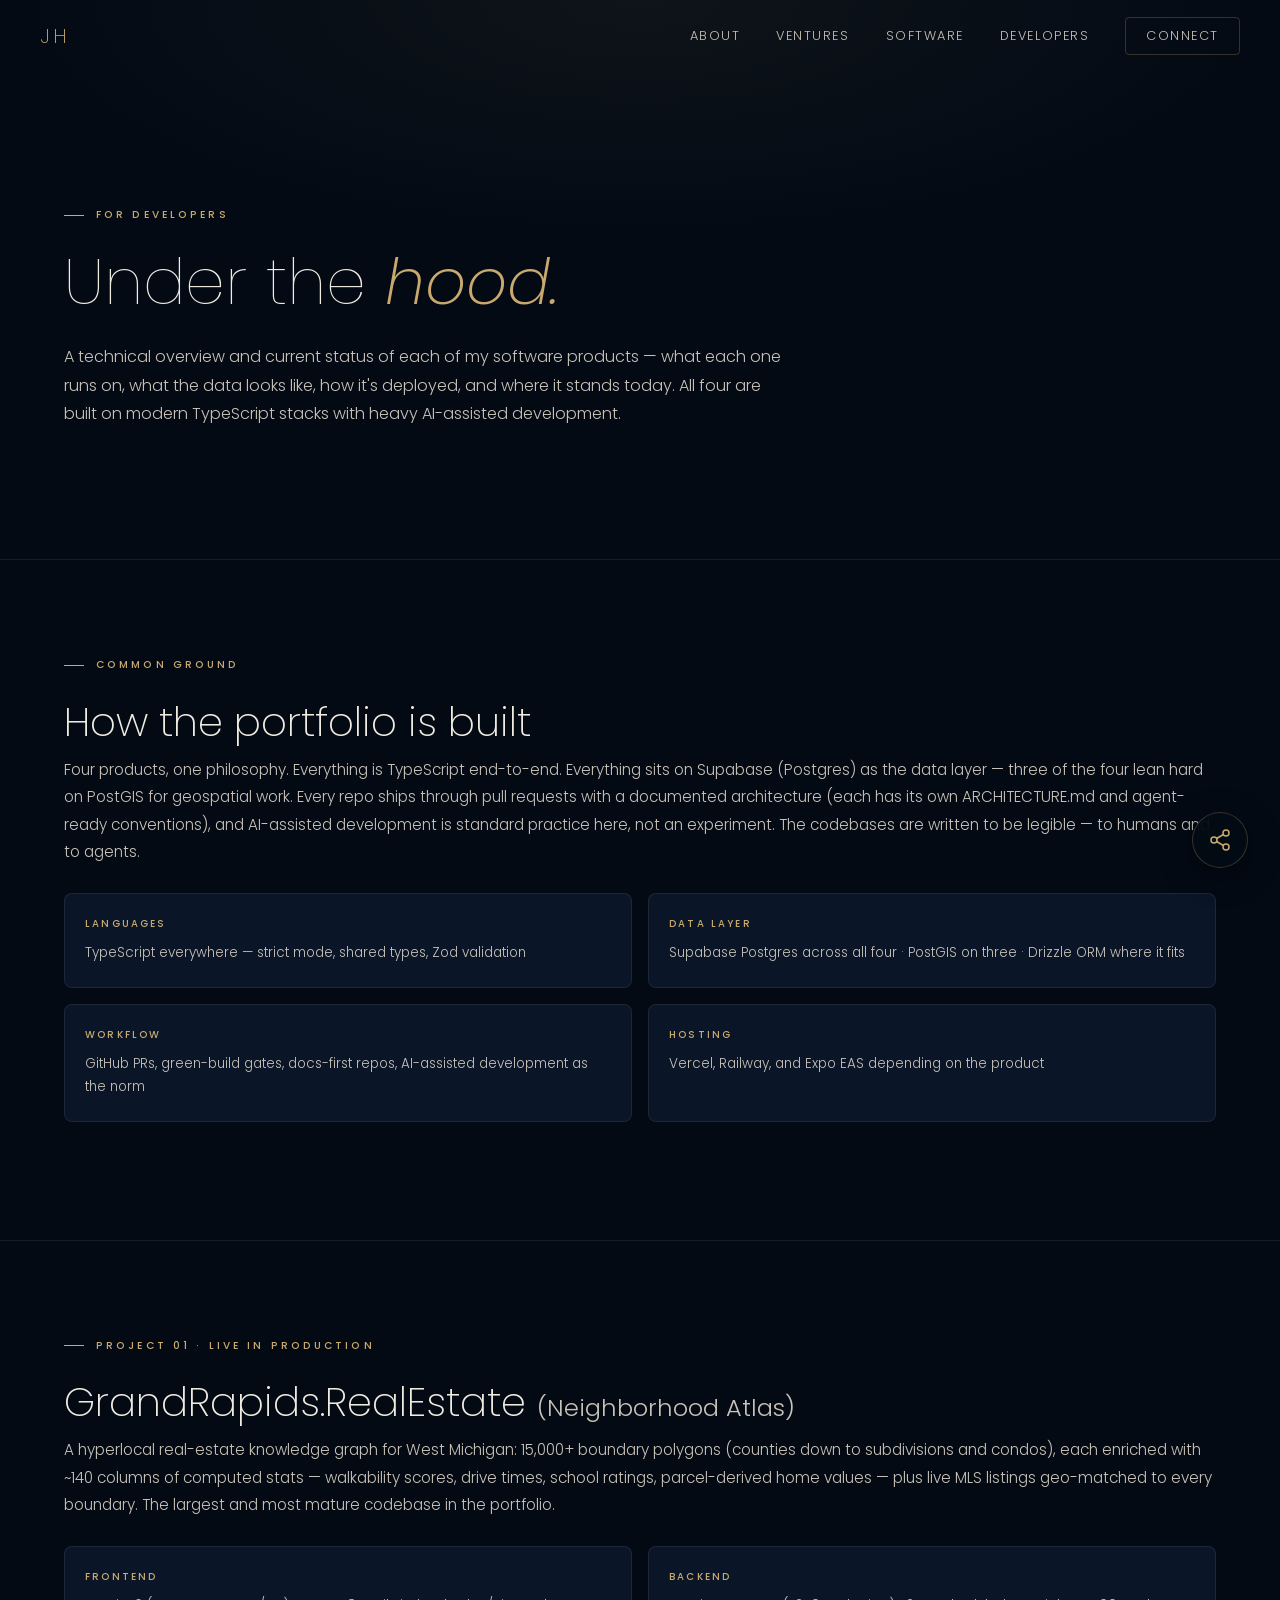
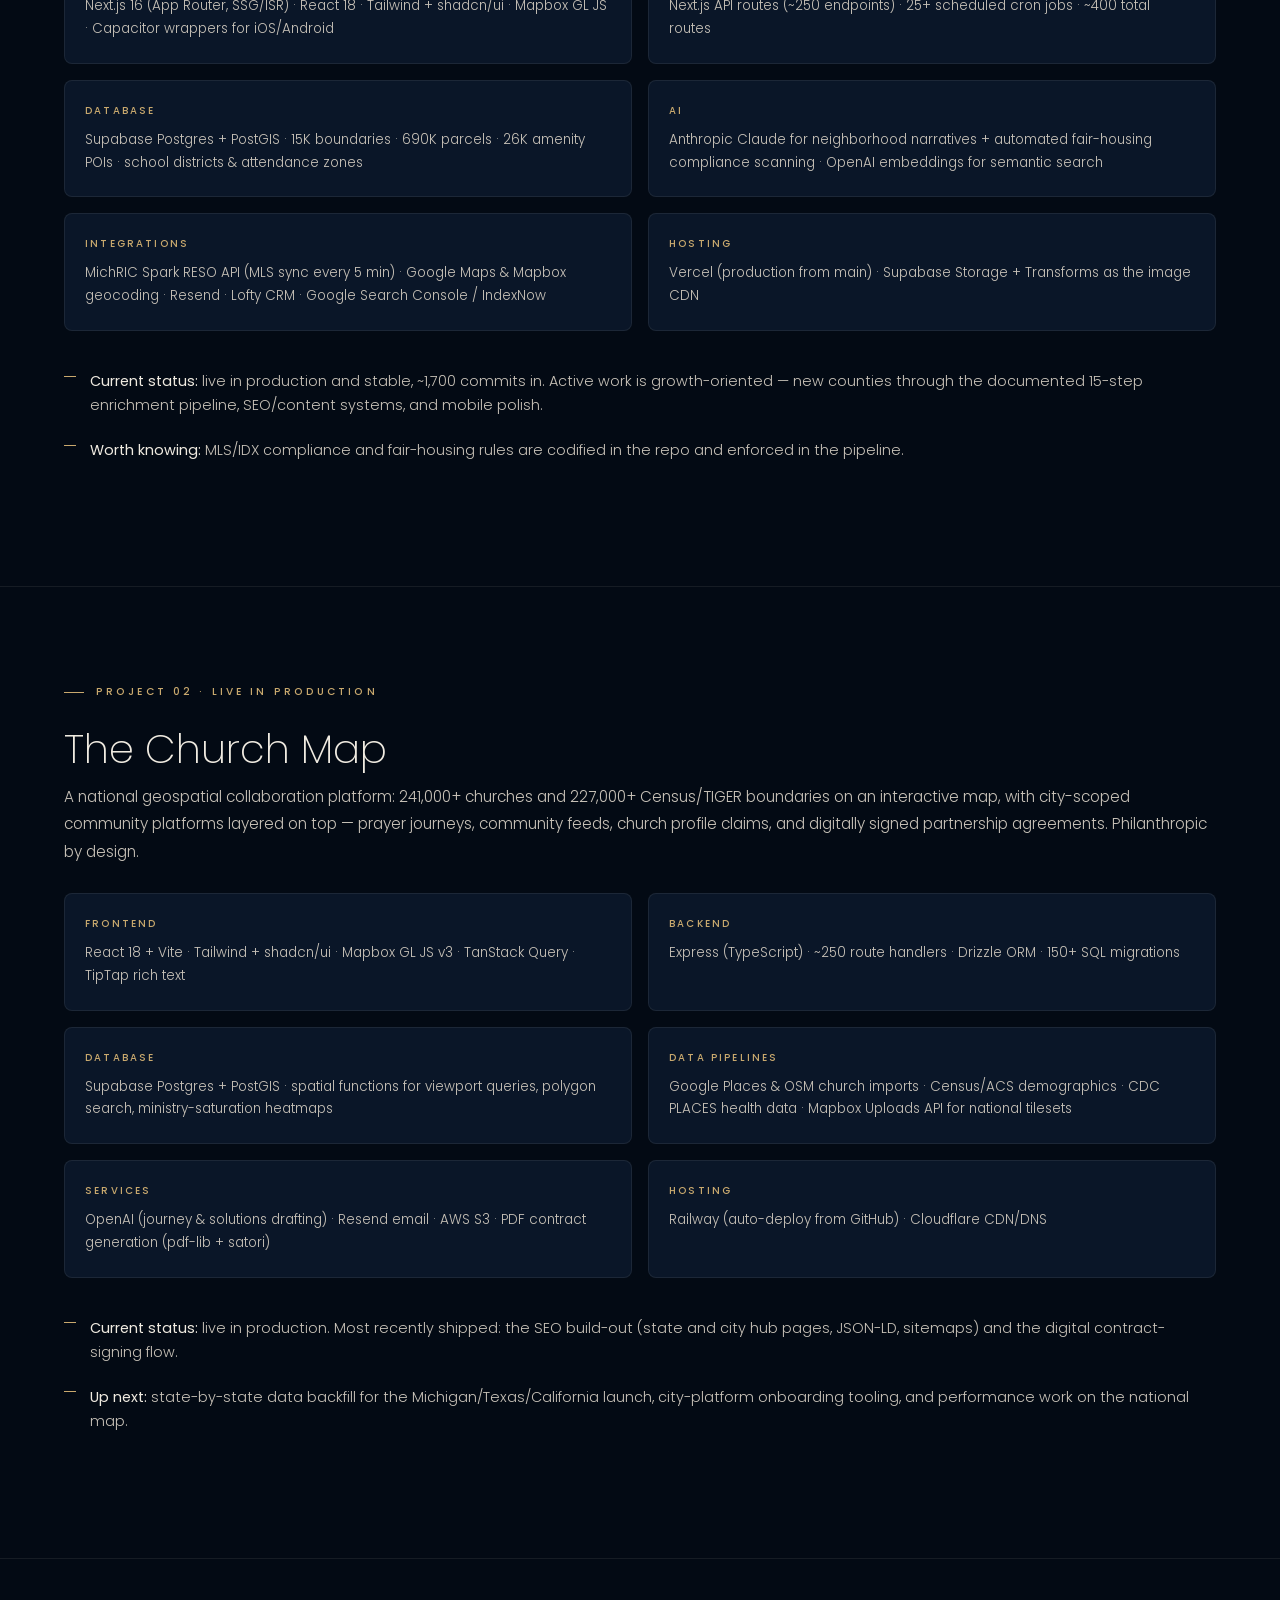
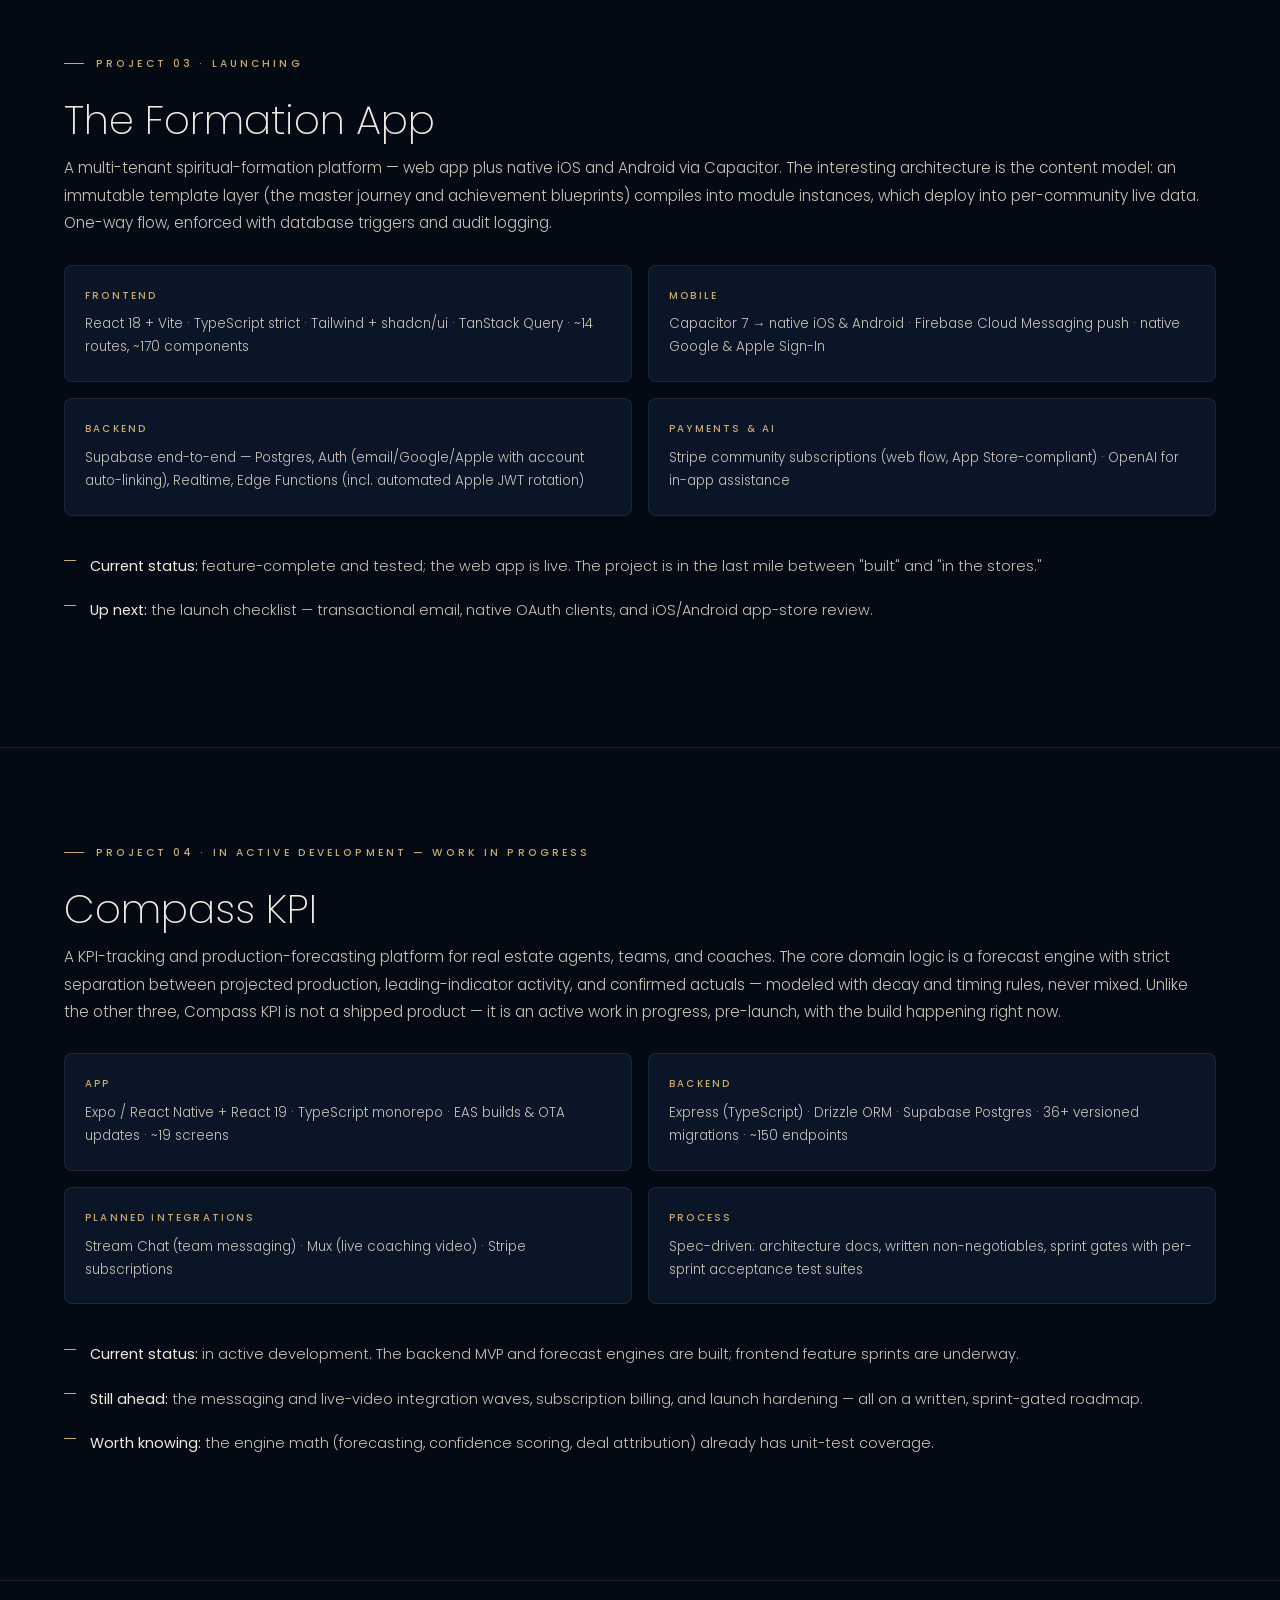
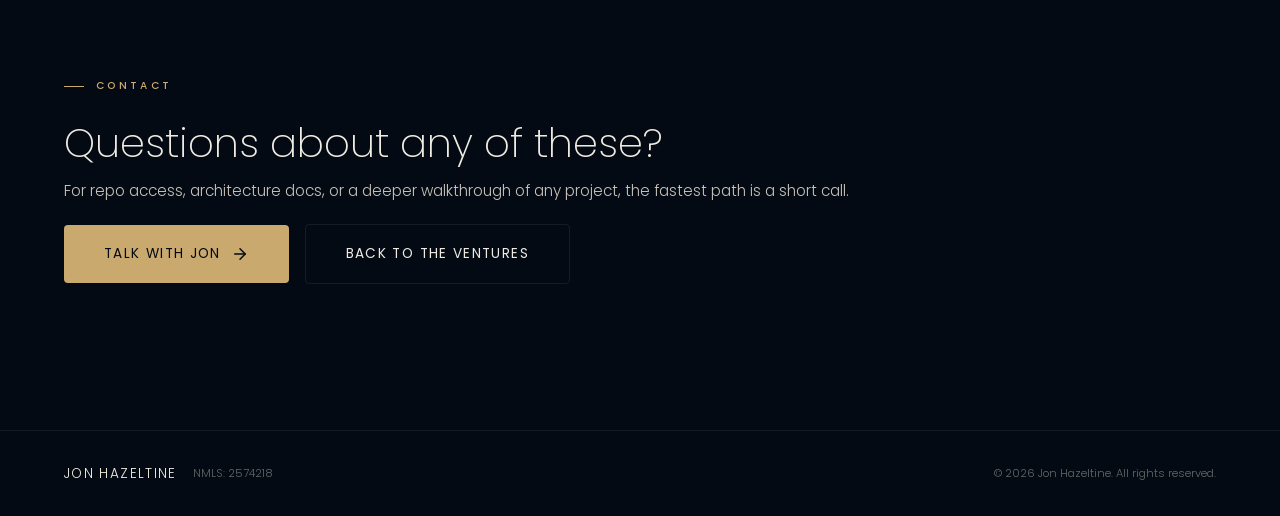
==== commit 8e1ecd97: "fix: software as ventures card, rename Formation App, slim developer page - Remove the standalone So" ====
--- a/developers.html
+++ b/developers.html
@@ -3,14 +3,14 @@
 <head>
   <meta charset="UTF-8">
   <meta name="viewport" content="width=device-width, initial-scale=1.0">
-  <title>For Developer Partners — Jon Hazeltine</title>
-  <meta name="description" content="Technical overview of Jon Hazeltine's software ventures for prospective developer partners — stacks, infrastructure, data, and where each project is headed.">
-  <meta property="og:title" content="For Developer Partners — Jon Hazeltine">
-  <meta property="og:description" content="What's under the hood of each venture — stacks, infrastructure, data, and where a partner plugs in.">
+  <title>For Developers — Jon Hazeltine</title>
+  <meta name="description" content="Technical overview and current status of Jon Hazeltine's software projects — stacks, infrastructure, data, and where each one stands today.">
+  <meta property="og:title" content="For Developers — Jon Hazeltine">
+  <meta property="og:description" content="What's under the hood of each project — stacks, infrastructure, data, and current status.">
   <meta property="og:type" content="website">
   <meta name="twitter:card" content="summary_large_image">
-  <meta name="twitter:title" content="For Developer Partners — Jon Hazeltine">
-  <meta name="twitter:description" content="What's under the hood of each venture — stacks, infrastructure, data, and where a partner plugs in.">
+  <meta name="twitter:title" content="For Developers — Jon Hazeltine">
+  <meta name="twitter:description" content="What's under the hood of each project — stacks, infrastructure, data, and current status.">
   <link rel="preconnect" href="https://fonts.googleapis.com">
   <link rel="preconnect" href="https://fonts.gstatic.com" crossorigin>
   <link href="https://fonts.googleapis.com/css2?family=Poppins:wght@100;200;300;400;500;600;700&display=swap" rel="stylesheet">
@@ -47,13 +47,12 @@
   <!-- Page Hero -->
   <header class="subpage-hero">
     <div class="container">
-      <div class="section-label" data-animate="fade-up">For Developer Partners</div>
+      <div class="section-label" data-animate="fade-up">For Developers</div>
       <h1 class="subpage-title" data-animate="fade-up" data-delay="100">Under the <em>hood.</em></h1>
       <p class="subpage-sub" data-animate="fade-up" data-delay="200">
-        I'm a founder, not a career engineer. These products are built on modern TypeScript stacks
-        with heavy AI-assisted development, and I bring developers in as partners — people who want
-        real ownership of real surface area on shipped products. This page is the straight technical
-        story on each one: what it runs on, what the data looks like, and where the work is.
+        A technical overview and current status of each of my software products — what each one
+        runs on, what the data looks like, how it's deployed, and where it stands today. All four
+        are built on modern TypeScript stacks with heavy AI-assisted development.
       </p>
     </div>
   </header>
@@ -68,8 +67,8 @@
         Supabase (Postgres) as the data layer — three of the four lean hard on PostGIS for
         geospatial work. Every repo ships through pull requests with a documented architecture
         (each has its own ARCHITECTURE.md and agent-ready conventions), and AI-assisted
-        development is standard practice here, not an experiment. You'd be joining codebases
-        that are built to be legible — to humans and to agents.
+        development is standard practice here, not an experiment. The codebases are written
+        to be legible — to humans and to agents.
       </p>
       <div class="spec-grid" data-animate="fade-up" data-delay="200">
         <div class="spec-card">
@@ -131,8 +130,8 @@
         </div>
       </div>
       <ul class="feature-list" data-animate="fade-up" data-delay="250">
-        <li><strong>Where a partner plugs in:</strong> growth features on a stable base, expanding the documented 15-step data-enrichment pipeline to new counties (and eventually new metros), mobile polish, and the SEO/content machinery.</li>
-        <li><strong>Worth knowing:</strong> MLS/IDX compliance and fair-housing rules are codified in the repo and enforced in the pipeline — this codebase takes regulatory guardrails seriously.</li>
+        <li><strong>Current status:</strong> live in production and stable, ~1,700 commits in. Active work is growth-oriented — new counties through the documented 15-step enrichment pipeline, SEO/content systems, and mobile polish.</li>
+        <li><strong>Worth knowing:</strong> MLS/IDX compliance and fair-housing rules are codified in the repo and enforced in the pipeline.</li>
       </ul>
     </div>
   </section>
@@ -175,17 +174,17 @@
         </div>
       </div>
       <ul class="feature-list" data-animate="fade-up" data-delay="250">
-        <li><strong>Where a partner plugs in:</strong> state-by-state data backfill for the Michigan/Texas/California launch, city-platform onboarding tooling, and performance work on the national map experience.</li>
-        <li><strong>Worth knowing:</strong> recent work has been SEO build-out (state and city hub pages, JSON-LD, sitemaps) and the digital contract-signing flow — both shipped and live.</li>
+        <li><strong>Current status:</strong> live in production. Most recently shipped: the SEO build-out (state and city hub pages, JSON-LD, sitemaps) and the digital contract-signing flow.</li>
+        <li><strong>Up next:</strong> state-by-state data backfill for the Michigan/Texas/California launch, city-platform onboarding tooling, and performance work on the national map.</li>
       </ul>
     </div>
   </section>
 
-  <!-- Be Formed -->
+  <!-- The Formation App -->
   <section class="project" id="the-formation-app">
     <div class="container">
       <div class="section-label" data-animate="fade-up">Project 03 · Launching</div>
-      <h2 class="project-title" data-animate="fade-up" data-delay="100">Be Formed <span class="project-alt">(The Formation App)</span></h2>
+      <h2 class="project-title" data-animate="fade-up" data-delay="100">The Formation App</h2>
       <p class="about-body" data-animate="fade-up" data-delay="150">
         A multi-tenant spiritual-formation platform — web app plus native iOS and Android via
         Capacitor. The interesting architecture is the content model: an immutable template layer
@@ -212,8 +211,8 @@
         </div>
       </div>
       <ul class="feature-list" data-animate="fade-up" data-delay="250">
-        <li><strong>Where a partner plugs in:</strong> mobile release engineering — the launch checklist (transactional email, native OAuth clients, store review) — then post-launch feature velocity.</li>
-        <li><strong>Worth knowing:</strong> the feature set is complete and tested; this project is in the last mile between "built" and "in the stores."</li>
+        <li><strong>Current status:</strong> feature-complete and tested; the web app is live. The project is in the last mile between "built" and "in the stores."</li>
+        <li><strong>Up next:</strong> the launch checklist — transactional email, native OAuth clients, and iOS/Android app-store review.</li>
       </ul>
     </div>
   </section>
@@ -221,14 +220,15 @@
   <!-- Compass KPI -->
   <section class="project" id="compass-kpi">
     <div class="container">
-      <div class="section-label" data-animate="fade-up">Project 04 · In Development</div>
+      <div class="section-label" data-animate="fade-up">Project 04 · In Active Development — Work in Progress</div>
       <h2 class="project-title" data-animate="fade-up" data-delay="100">Compass KPI</h2>
       <p class="about-body" data-animate="fade-up" data-delay="150">
         A KPI-tracking and production-forecasting platform for real estate agents, teams, and
         coaches. The core domain logic is a forecast engine with strict separation between
         projected production, leading-indicator activity, and confirmed actuals — modeled with
-        decay and timing rules, never mixed. The earliest-stage venture, and the one with the
-        most greenfield.
+        decay and timing rules, never mixed. Unlike the other three, Compass KPI is not a
+        shipped product — it is an active work in progress, pre-launch, with the build
+        happening right now.
       </p>
       <div class="spec-grid" data-animate="fade-up" data-delay="200">
         <div class="spec-card">
@@ -249,28 +249,24 @@
         </div>
       </div>
       <ul class="feature-list" data-animate="fade-up" data-delay="250">
-        <li><strong>Where a partner plugs in:</strong> frontend feature sprints, the messaging and live-video integration waves, and launch hardening — the roadmap through launch is written down and gated.</li>
-        <li><strong>Worth knowing:</strong> the engine math (forecasting, confidence scoring, deal attribution) already has unit-test coverage; the discipline here is unusually high for a pre-launch product.</li>
+        <li><strong>Current status:</strong> in active development. The backend MVP and forecast engines are built; frontend feature sprints are underway.</li>
+        <li><strong>Still ahead:</strong> the messaging and live-video integration waves, subscription billing, and launch hardening — all on a written, sprint-gated roadmap.</li>
+        <li><strong>Worth knowing:</strong> the engine math (forecasting, confidence scoring, deal attribution) already has unit-test coverage.</li>
       </ul>
     </div>
   </section>
 
-  <!-- How I work -->
+  <!-- Contact -->
   <section class="project">
     <div class="container">
-      <div class="section-label" data-animate="fade-up">Working Together</div>
-      <h2 class="project-title" data-animate="fade-up" data-delay="100">What partnering looks like</h2>
-      <p class="about-body" data-animate="fade-up" data-delay="150">
-        I'm looking for developers who want ownership, not tickets. You'd take real surface area
-        on a product — a pipeline, a platform, a launch — and run it. Collaboration is async and
-        PR-based; every repo carries its own architecture docs and conventions, so you're never
-        reverse-engineering tribal knowledge. Arrangements are flexible by project: contract,
-        revenue share, or equity-style partnership on the right venture. The mission matters here
-        as much as the stack — two of these products are philanthropic, and all of them serve
-        communities I'm personally accountable to.
+      <div class="section-label" data-animate="fade-up">Contact</div>
+      <h2 class="project-title" data-animate="fade-up" data-delay="100">Questions about any of these?</h2>
+      <p class="about-body" data-animate="fade-up" data-delay="150">
+        For repo access, architecture docs, or a deeper walkthrough of any project, the fastest
+        path is a short call.
       </p>
       <div class="connect-buttons" data-animate="fade-up" data-delay="200" style="justify-content: flex-start;">
-        <a href="https://calendly.com/jonhazeltine/intro" target="_blank" rel="noopener" class="btn btn-primary btn-lg">
+        <a href="https://calendly.com/jonhazeltine/discovery" target="_blank" rel="noopener" class="btn btn-primary btn-lg">
           <span>Talk With Jon</span>
           <svg width="18" height="18" viewBox="0 0 24 24" fill="none" stroke="currentColor" stroke-width="2" stroke-linecap="round" stroke-linejoin="round"><path d="M5 12h14"/><path d="m12 5 7 7-7 7"/></svg>
         </a>
--- a/styles.css
+++ b/styles.css
@@ -452,11 +452,68 @@
   margin-bottom: 20px;
 }
 
+.about-side {
+  display: flex;
+  flex-direction: column;
+  gap: 28px;
+  padding-top: 16px;
+}
+
+.about-portrait {
+  margin: 0;
+  position: relative;
+  border-radius: 8px;
+  overflow: hidden;
+  border: 1px solid var(--border);
+  background: var(--bg-dark);
+  transition: border-color 0.4s var(--ease), transform 0.6s var(--ease);
+}
+
+.about-portrait::after {
+  content: '';
+  position: absolute;
+  inset: 0;
+  pointer-events: none;
+  background: linear-gradient(180deg, transparent 55%, rgba(3, 10, 20, 0.55) 100%);
+}
+
+.about-portrait img {
+  display: block;
+  width: 100%;
+  height: auto;
+  aspect-ratio: 4 / 5;
+  object-fit: cover;
+  object-position: center 30%;
+  filter: contrast(1.02) brightness(0.98);
+  transition: transform 0.8s var(--ease);
+}
+
+.about-portrait:hover {
+  border-color: var(--border-hover);
+}
+
+.about-portrait:hover img {
+  transform: scale(1.03);
+}
+
+.about-portrait figcaption {
+  position: absolute;
+  left: 0;
+  right: 0;
+  bottom: 0;
+  z-index: 1;
+  padding: 16px 20px;
+  font-size: 0.7rem;
+  font-weight: 400;
+  letter-spacing: 0.18em;
+  text-transform: uppercase;
+  color: var(--cream);
+}
+
 .about-stats {
   display: flex;
   flex-direction: column;
   gap: 20px;
-  padding-top: 16px;
 }
 
 .stat-card {
@@ -803,7 +860,22 @@
     gap: 48px;
   }
 
+  .about-side {
+    flex-direction: row;
+    align-items: flex-start;
+    gap: 32px;
+  }
+
+  .about-portrait {
+    flex: 0 0 280px;
+  }
+
+  .about-portrait img {
+    aspect-ratio: 4 / 5;
+  }
+
   .about-stats {
+    flex: 1;
     flex-direction: row;
     gap: 16px;
   }
@@ -838,6 +910,18 @@
 
   .about {
     padding: 100px 0;
+  }
+
+  .about-side {
+    flex-direction: column;
+    gap: 24px;
+  }
+
+  .about-portrait {
+    flex: none;
+    width: 100%;
+    max-width: 360px;
+    margin: 0 auto;
   }
 
   .about-stats {
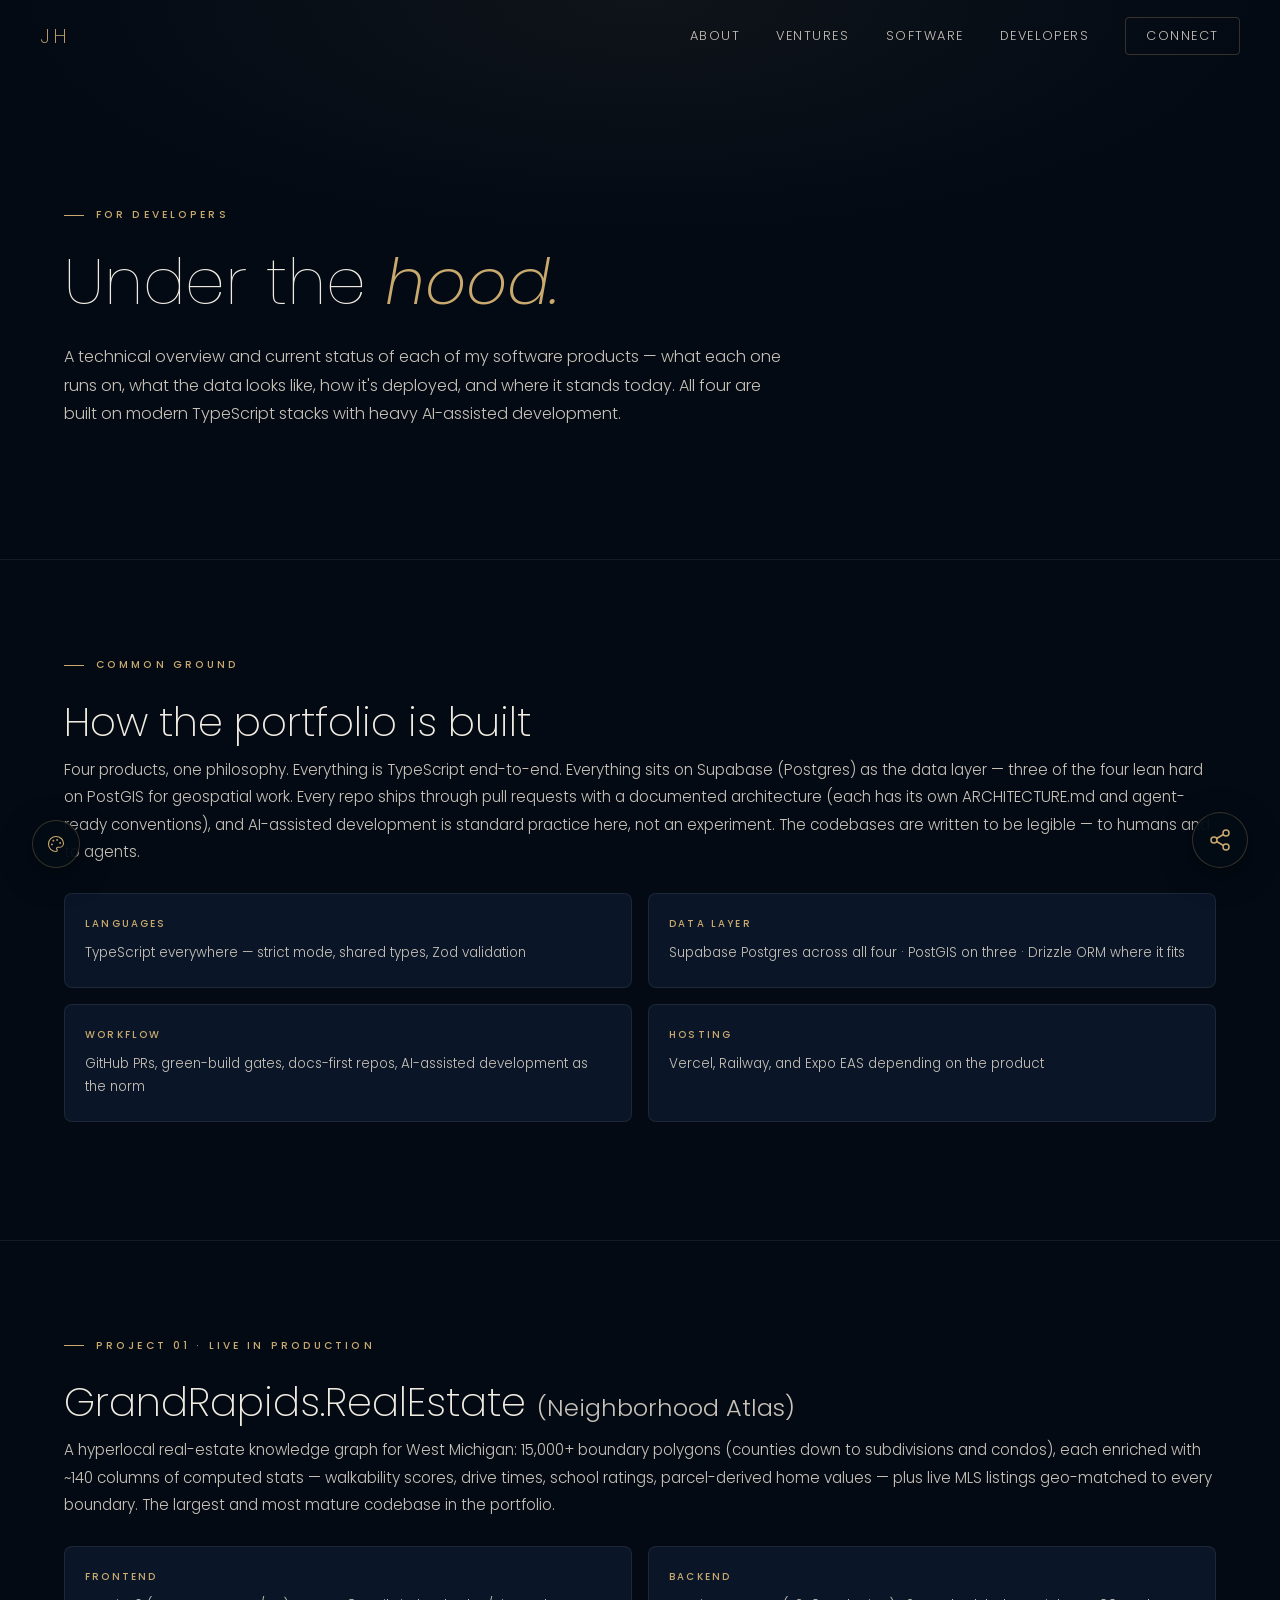
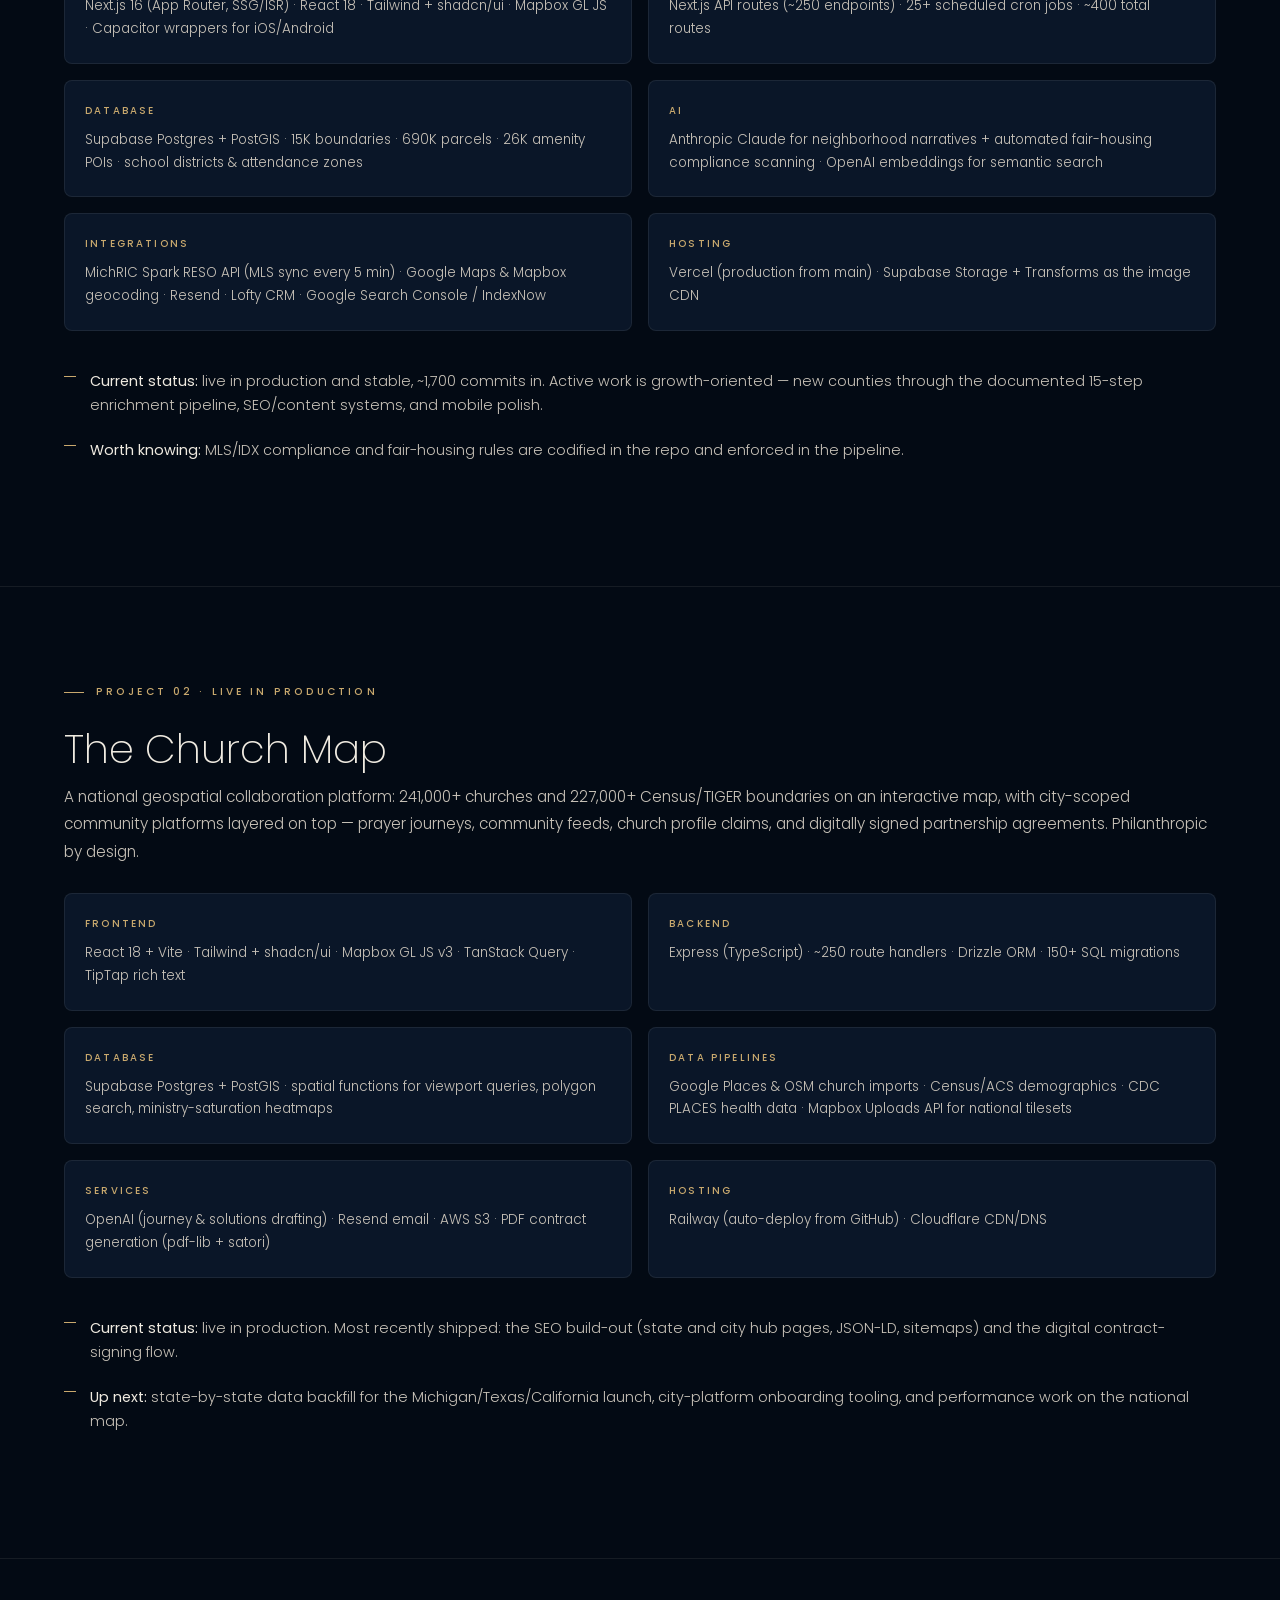
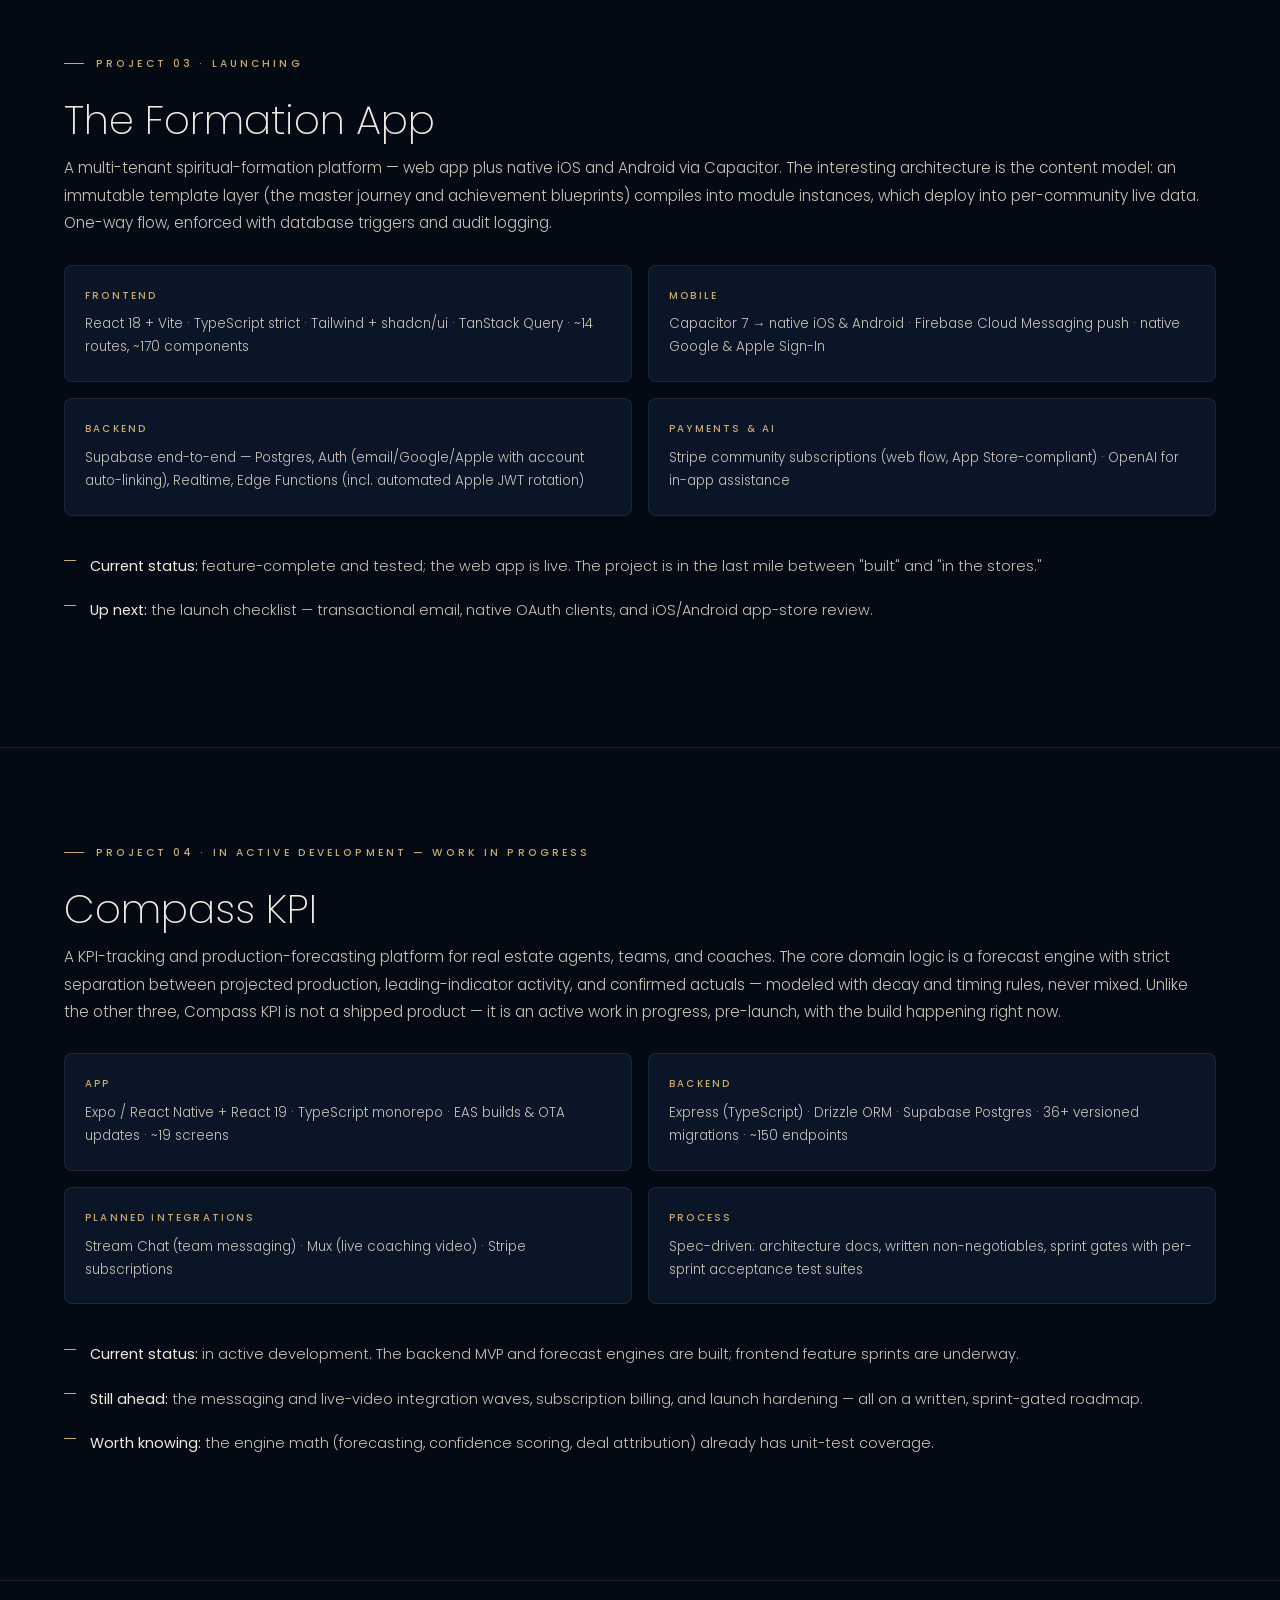
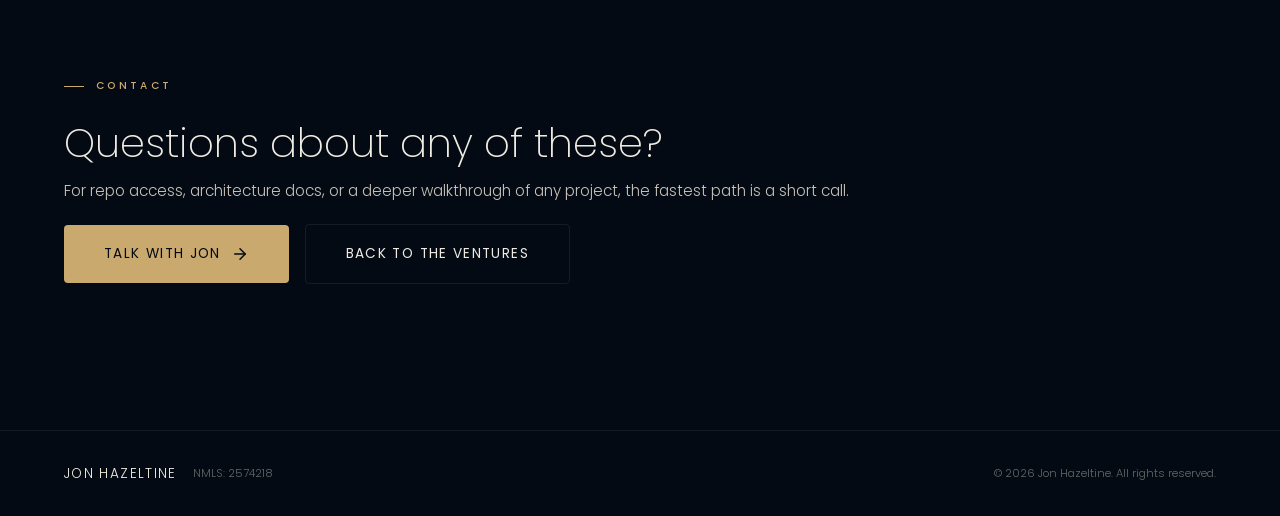
==== commit b1d40290: "feat: multi-skin system — one content source, four drastic looks - content lives once in the HTML; e" ====
--- a/developers.html
+++ b/developers.html
@@ -8,13 +8,18 @@
   <meta property="og:title" content="For Developers — Jon Hazeltine">
   <meta property="og:description" content="What's under the hood of each project — stacks, infrastructure, data, and current status.">
   <meta property="og:type" content="website">
+  <meta property="og:url" content="https://www.jonhazeltine.com/developers.html">
+  <meta property="og:image" content="https://www.jonhazeltine.com/og-software.png">
+  <meta property="og:image:width" content="1200">
+  <meta property="og:image:height" content="630">
+  <meta property="og:image:alt" content="Software with a hometown address — the software ventures of Jon Hazeltine">
   <meta name="twitter:card" content="summary_large_image">
   <meta name="twitter:title" content="For Developers — Jon Hazeltine">
   <meta name="twitter:description" content="What's under the hood of each project — stacks, infrastructure, data, and current status.">
+  <meta name="twitter:image" content="https://www.jonhazeltine.com/og-software.png">
   <link rel="preconnect" href="https://fonts.googleapis.com">
   <link rel="preconnect" href="https://fonts.gstatic.com" crossorigin>
-  <link href="https://fonts.googleapis.com/css2?family=Poppins:wght@100;200;300;400;500;600;700&display=swap" rel="stylesheet">
-  <link rel="stylesheet" href="styles.css">
+  <script src="skin.js"></script>
   <meta name="theme-color" content="#030a14">
 </head>
 <body>
